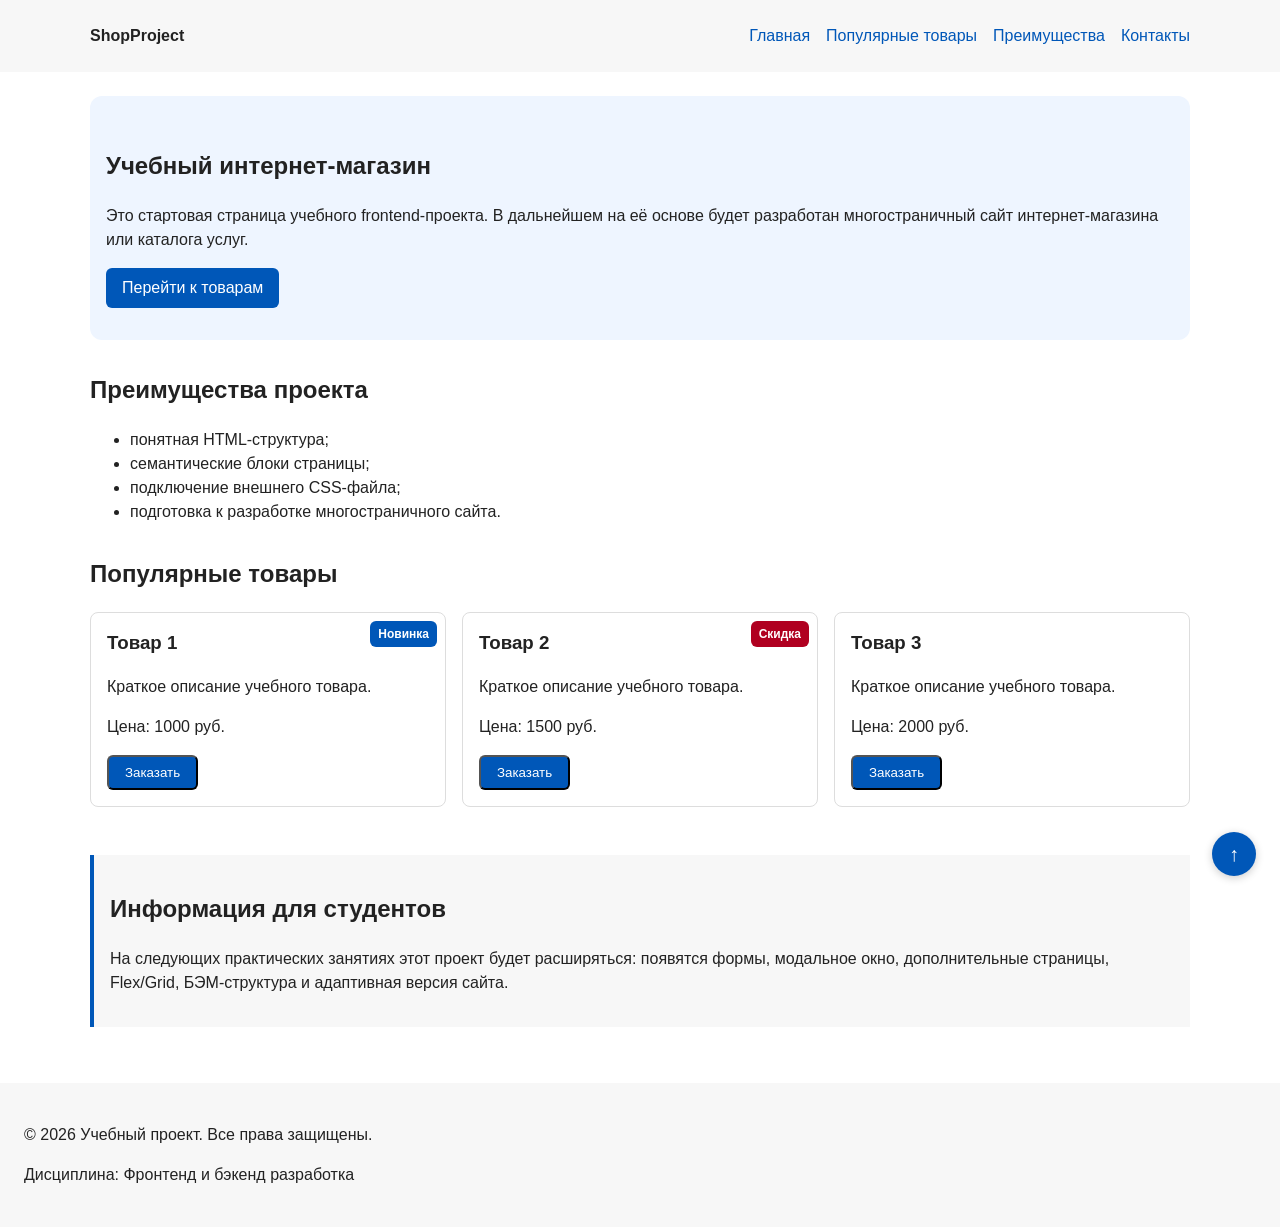
==== index.html @ 8309f315 "feat: add grid layout and positioning (sticky, absolute, fixed, z-index)" ====
<!DOCTYPE html>
<html lang="ru">
<head>
    <meta charset="UTF-8">
    <meta name="viewport" content="width=device-width, initial-scale=1.0">
    <title>Учебный интернет-магазин</title>
    <link rel="stylesheet" href="css/style.css">
    <script src="js/main.js" defer></script>
</head>

<body>
    <header>
        <div class="site-header">

            <a class="site-logo" href="index.html">
                ShopProject
            </a>

            <nav class="site-nav" aria-label="Основная навигация">
                <ul class="site-nav__list">
                    <li>
                        <a href="index.html">Главная</a>
                    </li>

                    <li>
                        <a href="#popular">Популярные товары</a>
                    </li>

                    <li>
                        <a href="#advantages">Преимущества</a>
                    </li>

                    <li>
                        <a href="#contacts">Контакты</a>
                    </li>
                </ul>
            </nav>

        </div>
    </header>
    <main>
      <section class="hero">
          <h1>Учебный интернет-магазин</h1>

          <p>
              Это стартовая страница учебного frontend-проекта.
              В дальнейшем на её основе будет разработан
              многостраничный сайт интернет-магазина
              или каталога услуг.
          </p>

          <a class="button" href="#popular">
              Перейти к товарам
          </a>
      </section>
      <section class="section" id="advantages">

          <h2>Преимущества проекта</h2>

          <ul class="advantages-list">
              <li>понятная HTML-структура;</li>
              <li>семантические блоки страницы;</li>
              <li>подключение внешнего CSS-файла;</li>
              <li>подготовка к разработке многостраничного сайта.</li>
          </ul>

      </section>
      <section class="section" id="popular">

          <h2>Популярные товары</h2>

          <div class="product-grid">

              <article class="product-card">
                  <span class="product-card__badge product-card__badge--new">Новинка</span>
                  <h3>Товар 1</h3>
                  <p>Краткое описание учебного товара.</p>
                  <p>Цена: 1000 руб.</p>
                  <button
                      class="button product-card__button"
                      type="button"
                      data-product="Товар 1"
                  >
                      Заказать
                  </button>
              </article>

              <article class="product-card">
                  <span class="product-card__badge product-card__badge--discount">Скидка</span>
                  <h3>Товар 2</h3>
                  <p>Краткое описание учебного товара.</p>
                  <p>Цена: 1500 руб.</p>
                  <button
                      class="button product-card__button"
                      type="button"
                      data-product="Товар 2"
                  >
                      Заказать
                  </button>
              </article>

              <article class="product-card">
                  <h3>Товар 3</h3>
                  <p>Краткое описание учебного товара.</p>
                  <p>Цена: 2000 руб.</p>
                  <button
                      class="button product-card__button"
                      type="button"
                      data-product="Товар 3"
                  >
                      Заказать
                  </button>
              </article>

          </div>

      </section>
      <aside class="aside-info">

          <h2>Информация для студентов</h2>

          <p>
              На следующих практических занятиях этот проект будет расширяться:
              появятся формы, модальное окно, дополнительные страницы,
              Flex/Grid, БЭМ-структура и адаптивная версия сайта.
          </p>

      </aside>
    </main>

    <footer id="contacts">

        <p>
            &copy; 2026 Учебный проект. Все права защищены.
        </p>

        <p>
            Дисциплина: Фронтенд и бэкенд разработка
        </p>

    </footer>

<dialog
    class="order-dialog"
    id="order-dialog"
    aria-labelledby="order-dialog-title"
>
    <h2 id="order-dialog-title">
        Оформление заявки
    </h2>

    <form
        class="order-form"
        id="order-form"
        action="#"
        method="post"
        novalidate
    >

        <input
            id="selected-product"
            name="selected-product"
            type="hidden"
        >

        <div class="form-field">

            <label for="order-name">
                Имя
            </label>

            <input
                id="order-name"
                name="name"
                type="text"
                placeholder="Введите ваше имя"
                minlength="2"
                autocomplete="given-name"
                required
            >

        </div>
        <div class="form-field">

            <label for="order-email">
                E-mail
            </label>

            <input
                id="order-email"
                name="email"
                type="email"
                placeholder="example@mail.ru"
                autocomplete="email"
                required
            >

        </div>
        <div class="form-field">

            <label for="order-phone">
                Телефон
            </label>

            <input
                id="order-phone"
                name="phone"
                type="tel"
                inputmode="tel"
                placeholder="+7 (900) 000-00-00"
                pattern="^\+7 \(\d{3}\) \d{3}-\d{2}-\d{2}$"
                required
            >

            <small>
                Формат: +7 (900) 000-00-00
            </small>

        </div>
        <div class="form-field">

            <label for="order-date">
                Дата связи
            </label>

            <input
                id="order-date"
                name="date"
                type="date"
            >

        </div>
        <div class="form-field">

            <label for="order-topic">
                Тема заявки
            </label>

            <select
                id="order-topic"
                name="topic"
                required
            >
                <option value="">
                    Выберите тему
                </option>

                <option value="product">
                    Заказ товара
                </option>

                <option value="consultation">
                    Консультация
                </option>

                <option value="delivery">
                    Доставка
                </option>
            </select>

        </div>
        <div class="form-field">

            <label for="order-comment">
                Комментарий
            </label>

            <textarea
                id="order-comment"
                name="comment"
                rows="4"
                placeholder="Укажите дополнительную информацию"
            ></textarea>

        </div>
        <div class="form-field form-field--checkbox">

            <label>

                <input
                    id="order-agreement"
                    name="agreement"
                    type="checkbox"
                    required
                >

                Я согласен на обработку данных

            </label>

        </div>
        <div class="form-actions">

            <button
                type="button"
                id="close-order-dialog"
            >
                Закрыть
            </button>

            <button type="submit">
                Отправить заявку
            </button>

        </div>

    </form>
</dialog>

<p
    class="success-message"
    id="success-message"
    hidden
>
    Форма успешно отправлена!
</p>

    <a href="#" class="scroll-top" aria-label="Наверх">↑</a>
</body>
</html>
---- css/style.css ----
:root {
    --color-bg: #ffffff;
    --color-text: #222222;
    --color-muted: #666666;
    --color-primary: #0057b8;
    --color-primary-dark: #003f86;
    --color-border: #dddddd;
    --color-surface: #f7f7f7;
    --color-surface-accent: #eef5ff;
    --color-danger: #b00020;
    --color-success: #168a2f;
    --color-success-bg: #eefaf0;
    --color-white: #ffffff;

    --space-xs: 4px;
    --space-sm: 8px;
    --space-md: 16px;
    --space-lg: 24px;
    --space-xl: 32px;

    --radius-sm: 6px;
    --radius-md: 8px;
    --radius-lg: 12px;

    --container-width: 1100px;
}

* {
    box-sizing: border-box;
}

body {
    margin: 0;
    font-family: Arial, sans-serif;
    line-height: 1.5;
    color: var(--color-text);
    background-color: var(--color-bg);
}

header,
main,
footer {
  padding: var(--space-lg);
}

header {
  position: sticky;
  top: 0;
  z-index: 100;
  background-color: var(--color-surface);
}

footer {
  background-color: var(--color-surface);
}

section {
  margin-bottom: var(--space-lg);
}

section h2 {
  margin-top: 0;
}

.site-header {
    max-width: var(--container-width);
    margin: 0 auto;
    display: grid;
    grid-template-columns: auto 1fr;
    align-items: center;
    gap: var(--space-md);
}

.site-nav {
    justify-self: end;
}

.site-logo {
    font-weight: bold;
    text-decoration: none;
    color: var(--color-text);
}

.site-nav__list {
    display: flex;
    gap: var(--space-md);
    padding: 0;
    margin: 0;
    list-style: none;
}

.site-nav__list a {
    color: var(--color-primary);
    text-decoration: none;
}

.site-nav__list a:hover {
    text-decoration: underline;
}

.site-nav__list a:focus-visible {
    outline: 2px solid var(--color-primary);
    outline-offset: 3px;
}

.hero {
    max-width: var(--container-width);
    margin: 0 auto var(--space-xl);
    padding: var(--space-xl) var(--space-md);
    background-color: var(--color-surface-accent);
    border-radius: var(--radius-lg);
}

.section {
    max-width: var(--container-width);
    margin: 0 auto var(--space-xl);
}

.section h2 {
    margin-top: 0;
}

.product-card {
    position: relative;
    margin-bottom: var(--space-md);
    padding: var(--space-md);
    border: 1px solid var(--color-border);
    border-radius: var(--radius-md);
    background-color: var(--color-bg);
}

.product-card h3 {
    margin-top: 0;
}

.product-card:hover {
    border-color: var(--color-primary);
}

.button {
    display: inline-block;
    padding: var(--space-sm) var(--space-md);
    color: var(--color-white);
    background-color: var(--color-primary);
    text-decoration: none;
    border-radius: var(--radius-sm);
}

.button:hover {
    background-color: var(--color-primary-dark);
}

.button:focus-visible {
    outline: 2px solid var(--color-primary);
    outline-offset: 3px;
}

.button:disabled {
    opacity: 0.6;
    cursor: not-allowed;
}

.aside-info {
    max-width: var(--container-width);
    margin: 0 auto var(--space-xl);
    padding: var(--space-md);
    border-left: 4px solid var(--color-primary);
    background-color: var(--color-surface);
}

.order-dialog {
    width: min(100% - 32px, 560px);
    padding: var(--space-lg);
    border: none;
    border-radius: var(--radius-lg);
}

.order-dialog::backdrop {
    background-color: rgba(0, 0, 0, 0.5);
}

.form-field {
    margin-bottom: var(--space-md);
}

.form-field label {
    display: block;
    margin-bottom: var(--space-xs);
}

.form-field input,
.form-field select,
.form-field textarea {
    width: 100%;
    padding: 10px 12px;
    border: 1px solid var(--color-border);
    border-radius: var(--radius-sm);
    font: inherit;
}

.form-field input[type="checkbox"] {
    width: auto;
}

.form-field small {
    display: block;
    margin-top: var(--space-xs);
    color: var(--color-muted);
}

.form-field input:focus-visible,
.form-field select:focus-visible,
.form-field textarea:focus-visible,
.form-actions button:focus-visible {
    outline: 2px solid var(--color-primary);
    outline-offset: 2px;
}

[aria-invalid="true"] {
    border-color: var(--color-danger);
}

.form-actions {
    display: flex;
    gap: var(--space-sm);
    margin-top: var(--space-md);
}

.success-message {
    max-width: var(--container-width);
    margin: var(--space-lg) auto;
    padding: var(--space-md);
    border-left: 4px solid var(--color-success);
    background-color: var(--color-success-bg);
}

/* ===================================
   Сетка карточек товаров (CSS Grid)
   =================================== */
.product-grid {
    display: grid;
    grid-template-columns: repeat(auto-fit, minmax(260px, 1fr));
    gap: var(--space-md);
}

/* ===================================
   Бейджи на карточках (absolute)
   =================================== */
.product-card__badge {
    position: absolute;
    top: var(--space-sm);
    right: var(--space-sm);
    padding: var(--space-xs) var(--space-sm);
    font-size: 12px;
    font-weight: bold;
    color: var(--color-white);
    border-radius: var(--radius-sm);
    z-index: 1;
}

.product-card__badge--new {
    background-color: var(--color-primary);
}

.product-card__badge--discount {
    background-color: var(--color-danger);
}

/* ===================================
   Кнопка «Наверх» (fixed)
   =================================== */
.scroll-top {
    position: fixed;
    right: var(--space-lg);
    bottom: var(--space-lg);
    width: 44px;
    height: 44px;
    display: flex;
    align-items: center;
    justify-content: center;
    background-color: var(--color-primary);
    color: var(--color-white);
    text-decoration: none;
    border-radius: 50%;
    font-size: 20px;
    z-index: 200;
    box-shadow: 0 2px 8px rgba(0, 0, 0, 0.2);
}

.scroll-top:hover {
    background-color: var(--color-primary-dark);
}

.scroll-top:focus-visible {
    outline: 2px solid var(--color-primary);
    outline-offset: 3px;
}

/* ===================================
   z-index для модального окна
   =================================== */
.order-dialog {
    z-index: 300;
}
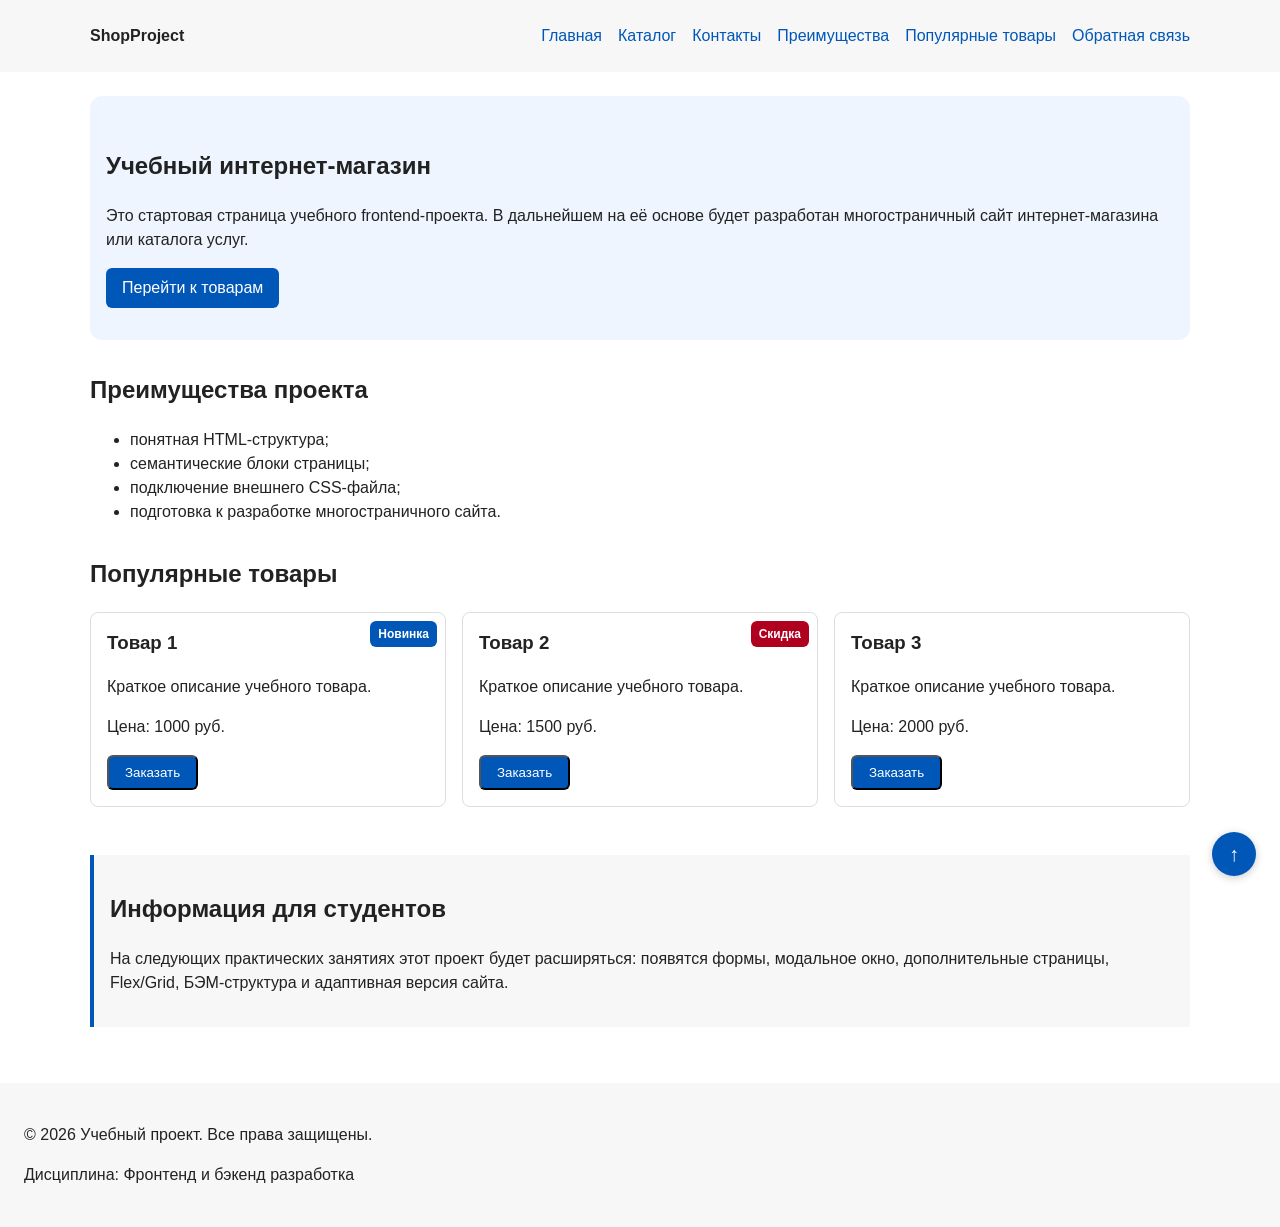
==== commit 5cbfdc7b: "feat: add multi-page structure navigation and anchors" ====
--- a/index.html
+++ b/index.html
@@ -18,21 +18,12 @@
 
             <nav class="site-nav" aria-label="Основная навигация">
                 <ul class="site-nav__list">
-                    <li>
-                        <a href="index.html">Главная</a>
-                    </li>
-
-                    <li>
-                        <a href="#popular">Популярные товары</a>
-                    </li>
-
-                    <li>
-                        <a href="#advantages">Преимущества</a>
-                    </li>
-
-                    <li>
-                        <a href="#contacts">Контакты</a>
-                    </li>
+                    <li><a href="index.html">Главная</a></li>
+                    <li><a href="catalog.html">Каталог</a></li>
+                    <li><a href="contacts.html">Контакты</a></li>
+                    <li><a href="index.html#advantages">Преимущества</a></li>
+                    <li><a href="index.html#popular">Популярные товары</a></li>
+                    <li><a href="index.html#contacts">Обратная связь</a></li>
                 </ul>
             </nav>
 
--- a/css/style.css
+++ b/css/style.css
@@ -301,4 +301,29 @@
    =================================== */
 .order-dialog {
     z-index: 300;
+}
+
+.breadcrumbs {
+  max-width: var(--container-width);
+  margin: 0 auto var(--space-md);
+  font-size: 14px;
+  color: var(--color-muted);
+}
+
+.breadcrumbs a {
+  color: var(--color-primary);
+}
+
+.breadcrumbs span::before {
+  content: " / ";
+  color: var(--color-muted);
+}
+
+html {
+  scroll-behavior: smooth;
+}
+
+:target {
+  outline: 2px dashed var(--color-primary);
+  outline-offset: 4px;
 }
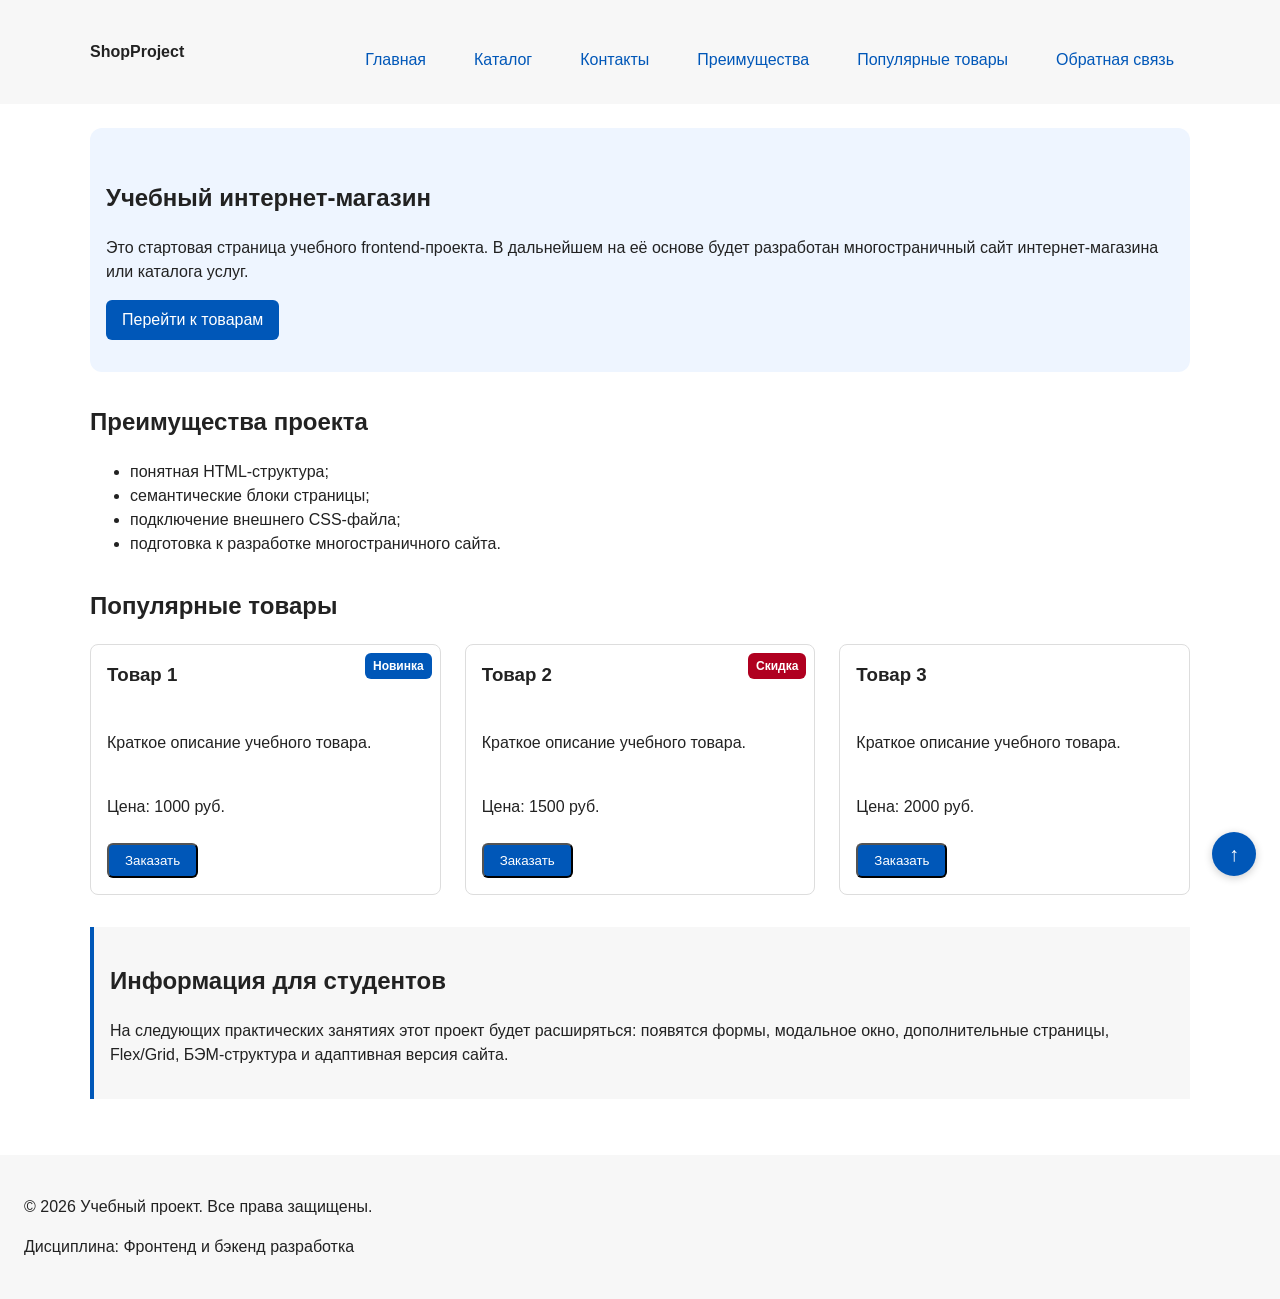
==== commit c717da10: "feat: add flex navigation and grid catalog layout" ====
--- a/index.html
+++ b/index.html
@@ -3,6 +3,7 @@
 <head>
     <meta charset="UTF-8">
     <meta name="viewport" content="width=device-width, initial-scale=1.0">
+    <meta name="description" content="Учебный интернет-магазин: главная страница проекта.">
     <title>Учебный интернет-магазин</title>
     <link rel="stylesheet" href="css/style.css">
     <script src="js/main.js" defer></script>
@@ -60,7 +61,7 @@
 
           <h2>Популярные товары</h2>
 
-          <div class="product-grid">
+          <div class="products-grid">
 
               <article class="product-card">
                   <span class="product-card__badge product-card__badge--new">Новинка</span>
--- a/css/style.css
+++ b/css/style.css
@@ -29,6 +29,10 @@
     box-sizing: border-box;
 }
 
+html {
+    scroll-behavior: smooth;
+}
+
 body {
     margin: 0;
     font-family: Arial, sans-serif;
@@ -40,28 +44,31 @@
 header,
 main,
 footer {
-  padding: var(--space-lg);
+    padding: var(--space-lg);
 }
 
 header {
-  position: sticky;
-  top: 0;
-  z-index: 100;
-  background-color: var(--color-surface);
+    position: sticky;
+    top: 0;
+    z-index: 100;
+    background-color: var(--color-surface);
 }
 
 footer {
-  background-color: var(--color-surface);
+    background-color: var(--color-surface);
 }
 
 section {
-  margin-bottom: var(--space-lg);
+    margin-bottom: var(--space-lg);
 }
 
 section h2 {
-  margin-top: 0;
-}
-
+    margin-top: 0;
+}
+
+/* ===================================
+   Шапка сайта
+   =================================== */
 .site-header {
     max-width: var(--container-width);
     margin: 0 auto;
@@ -71,31 +78,41 @@
     gap: var(--space-md);
 }
 
-.site-nav {
-    justify-self: end;
-}
-
 .site-logo {
     font-weight: bold;
     text-decoration: none;
     color: var(--color-text);
 }
 
+.site-nav {
+    justify-self: end;
+}
+
+/* ===================================
+   Навигация (Flexbox)
+   =================================== */
 .site-nav__list {
     display: flex;
+    flex-wrap: wrap;
+    justify-content: center;
+    align-items: center;
     gap: var(--space-md);
     padding: 0;
-    margin: 0;
+    margin: var(--space-md) 0 0;
     list-style: none;
 }
 
 .site-nav__list a {
+    display: inline-block;
+    padding: var(--space-sm) var(--space-md);
     color: var(--color-primary);
     text-decoration: none;
+    border-radius: var(--radius-sm);
 }
 
 .site-nav__list a:hover {
-    text-decoration: underline;
+    color: var(--color-white);
+    background-color: var(--color-primary);
 }
 
 .site-nav__list a:focus-visible {
@@ -103,6 +120,9 @@
     outline-offset: 3px;
 }
 
+/* ===================================
+   Hero / основные секции
+   =================================== */
 .hero {
     max-width: var(--container-width);
     margin: 0 auto var(--space-xl);
@@ -120,9 +140,24 @@
     margin-top: 0;
 }
 
+/* ===================================
+   Сетка карточек (CSS Grid)
+   =================================== */
+.products-grid {
+    display: grid;
+    grid-template-columns: repeat(auto-fit, minmax(260px, 1fr));
+    gap: var(--space-lg);
+}
+
+/* ===================================
+   Карточка товара (Flexbox)
+   =================================== */
 .product-card {
     position: relative;
-    margin-bottom: var(--space-md);
+    display: flex;
+    flex-direction: column;
+    gap: var(--space-sm);
+    margin-bottom: 0;
     padding: var(--space-md);
     border: 1px solid var(--color-border);
     border-radius: var(--radius-md);
@@ -137,114 +172,13 @@
     border-color: var(--color-primary);
 }
 
-.button {
-    display: inline-block;
-    padding: var(--space-sm) var(--space-md);
-    color: var(--color-white);
-    background-color: var(--color-primary);
-    text-decoration: none;
-    border-radius: var(--radius-sm);
-}
-
-.button:hover {
-    background-color: var(--color-primary-dark);
-}
-
-.button:focus-visible {
-    outline: 2px solid var(--color-primary);
-    outline-offset: 3px;
-}
-
-.button:disabled {
-    opacity: 0.6;
-    cursor: not-allowed;
-}
-
-.aside-info {
-    max-width: var(--container-width);
-    margin: 0 auto var(--space-xl);
-    padding: var(--space-md);
-    border-left: 4px solid var(--color-primary);
-    background-color: var(--color-surface);
-}
-
-.order-dialog {
-    width: min(100% - 32px, 560px);
-    padding: var(--space-lg);
-    border: none;
-    border-radius: var(--radius-lg);
-}
-
-.order-dialog::backdrop {
-    background-color: rgba(0, 0, 0, 0.5);
-}
-
-.form-field {
-    margin-bottom: var(--space-md);
-}
-
-.form-field label {
-    display: block;
-    margin-bottom: var(--space-xs);
-}
-
-.form-field input,
-.form-field select,
-.form-field textarea {
-    width: 100%;
-    padding: 10px 12px;
-    border: 1px solid var(--color-border);
-    border-radius: var(--radius-sm);
-    font: inherit;
-}
-
-.form-field input[type="checkbox"] {
-    width: auto;
-}
-
-.form-field small {
-    display: block;
-    margin-top: var(--space-xs);
-    color: var(--color-muted);
-}
-
-.form-field input:focus-visible,
-.form-field select:focus-visible,
-.form-field textarea:focus-visible,
-.form-actions button:focus-visible {
-    outline: 2px solid var(--color-primary);
-    outline-offset: 2px;
-}
-
-[aria-invalid="true"] {
-    border-color: var(--color-danger);
-}
-
-.form-actions {
-    display: flex;
-    gap: var(--space-sm);
-    margin-top: var(--space-md);
-}
-
-.success-message {
-    max-width: var(--container-width);
-    margin: var(--space-lg) auto;
-    padding: var(--space-md);
-    border-left: 4px solid var(--color-success);
-    background-color: var(--color-success-bg);
-}
-
-/* ===================================
-   Сетка карточек товаров (CSS Grid)
-   =================================== */
-.product-grid {
-    display: grid;
-    grid-template-columns: repeat(auto-fit, minmax(260px, 1fr));
-    gap: var(--space-md);
-}
-
-/* ===================================
-   Бейджи на карточках (absolute)
+.product-card .button {
+    margin-top: auto;
+    align-self: flex-start;
+}
+
+/* ===================================
+   Бейджи на карточках
    =================================== */
 .product-card__badge {
     position: absolute;
@@ -264,6 +198,143 @@
 
 .product-card__badge--discount {
     background-color: var(--color-danger);
+}
+
+/* ===================================
+   Кнопки
+   =================================== */
+.button {
+    display: inline-block;
+    padding: var(--space-sm) var(--space-md);
+    color: var(--color-white);
+    background-color: var(--color-primary);
+    text-decoration: none;
+    border-radius: var(--radius-sm);
+}
+
+.button:hover {
+    background-color: var(--color-primary-dark);
+}
+
+.button:focus-visible {
+    outline: 2px solid var(--color-primary);
+    outline-offset: 3px;
+}
+
+.button:disabled {
+    opacity: 0.6;
+    cursor: not-allowed;
+}
+
+/* ===================================
+   Дополнительный блок aside
+   =================================== */
+.aside-info {
+    max-width: var(--container-width);
+    margin: 0 auto var(--space-xl);
+    padding: var(--space-md);
+    border-left: 4px solid var(--color-primary);
+    background-color: var(--color-surface);
+}
+
+/* ===================================
+   Модальное окно (dialog)
+   =================================== */
+.order-dialog {
+    width: min(100% - 32px, 560px);
+    padding: var(--space-lg);
+    border: none;
+    border-radius: var(--radius-lg);
+    z-index: 300;
+}
+
+.order-dialog::backdrop {
+    background-color: rgba(0, 0, 0, 0.5);
+}
+
+/* ===================================
+   Формы
+   =================================== */
+.form-field {
+    margin-bottom: var(--space-md);
+}
+
+.form-field label {
+    display: block;
+    margin-bottom: var(--space-xs);
+}
+
+.form-field input,
+.form-field select,
+.form-field textarea {
+    width: 100%;
+    padding: 10px 12px;
+    border: 1px solid var(--color-border);
+    border-radius: var(--radius-sm);
+    font: inherit;
+}
+
+.form-field input[type="checkbox"] {
+    width: auto;
+}
+
+.form-field small {
+    display: block;
+    margin-top: var(--space-xs);
+    color: var(--color-muted);
+}
+
+.form-field input:focus-visible,
+.form-field select:focus-visible,
+.form-field textarea:focus-visible,
+.form-actions button:focus-visible {
+    outline: 2px solid var(--color-primary);
+    outline-offset: 2px;
+}
+
+[aria-invalid="true"] {
+    border-color: var(--color-danger);
+}
+
+.form-actions {
+    display: flex;
+    gap: var(--space-sm);
+    margin-top: var(--space-md);
+}
+
+.success-message {
+    max-width: var(--container-width);
+    margin: var(--space-lg) auto;
+    padding: var(--space-md);
+    border-left: 4px solid var(--color-success);
+    background-color: var(--color-success-bg);
+}
+
+/* ===================================
+   Хлебные крошки
+   =================================== */
+.breadcrumbs {
+    max-width: var(--container-width);
+    margin: 0 auto var(--space-md);
+    font-size: 14px;
+    color: var(--color-muted);
+}
+
+.breadcrumbs a {
+    color: var(--color-primary);
+}
+
+.breadcrumbs span::before {
+    content: " / ";
+    color: var(--color-muted);
+}
+
+/* ===================================
+   Подсветка якорной цели
+   =================================== */
+:target {
+    outline: 2px dashed var(--color-primary);
+    outline-offset: 4px;
 }
 
 /* ===================================
@@ -297,33 +368,57 @@
 }
 
 /* ===================================
-   z-index для модального окна
-   =================================== */
-.order-dialog {
-    z-index: 300;
-}
-
-.breadcrumbs {
-  max-width: var(--container-width);
-  margin: 0 auto var(--space-md);
-  font-size: 14px;
-  color: var(--color-muted);
-}
-
-.breadcrumbs a {
-  color: var(--color-primary);
-}
-
-.breadcrumbs span::before {
-  content: " / ";
-  color: var(--color-muted);
-}
-
-html {
-  scroll-behavior: smooth;
-}
-
-:target {
-  outline: 2px dashed var(--color-primary);
-  outline-offset: 4px;
+   Страница каталога (CSS Grid + Flexbox)
+   =================================== */
+.catalog-layout {
+    max-width: var(--container-width);
+    margin: 0 auto var(--space-xl);
+    display: grid;
+    grid-template-columns: 260px 1fr;
+    grid-template-areas: "filters products";
+    gap: var(--space-lg);
+}
+
+.catalog-filters {
+    grid-area: filters;
+    padding: var(--space-md);
+    border: 1px solid var(--color-border);
+    border-radius: var(--radius-md);
+    background-color: var(--color-surface);
+}
+
+.catalog-products {
+    grid-area: products;
+}
+
+/* ===================================
+   Форма фильтров
+   =================================== */
+.filters-form {
+    display: grid;
+    gap: var(--space-md);
+}
+
+.filters-form fieldset {
+    margin: 0;
+    padding: var(--space-md);
+    border: 1px solid var(--color-border);
+    border-radius: var(--radius-sm);
+}
+
+.filters-form legend {
+    font-weight: 700;
+}
+
+.filters-form label {
+    display: block;
+    margin-bottom: var(--space-sm);
+}
+
+.filters-form input[type="number"] {
+    width: 100%;
+    padding: 8px 10px;
+    border: 1px solid var(--color-border);
+    border-radius: var(--radius-sm);
+    font: inherit;
 }
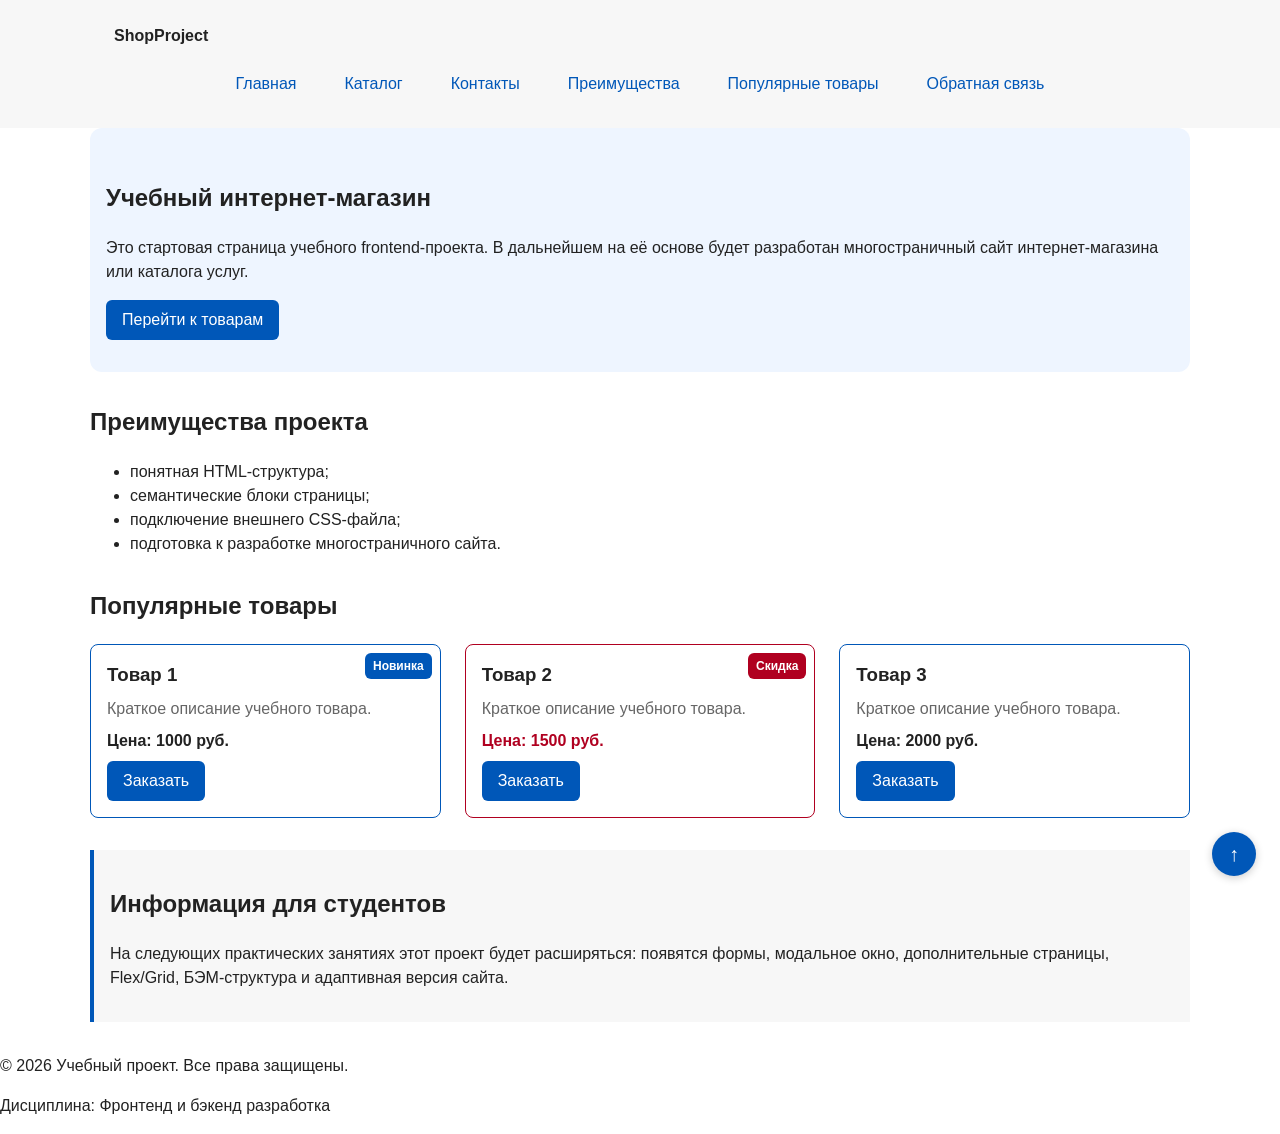
==== commit 0108f310: "fix: prepare HTML CSS project for submission" ====
--- a/index.html
+++ b/index.html
@@ -10,24 +10,32 @@
 </head>
 
 <body>
-    <header>
-        <div class="site-header">
-
-            <a class="site-logo" href="index.html">
-                ShopProject
-            </a>
+    <header class="site-header">
+        <div class="site-header__inner">
+            <a class="site-header__logo" href="index.html">ShopProject</a>
 
             <nav class="site-nav" aria-label="Основная навигация">
                 <ul class="site-nav__list">
-                    <li><a href="index.html">Главная</a></li>
-                    <li><a href="catalog.html">Каталог</a></li>
-                    <li><a href="contacts.html">Контакты</a></li>
-                    <li><a href="index.html#advantages">Преимущества</a></li>
-                    <li><a href="index.html#popular">Популярные товары</a></li>
-                    <li><a href="index.html#contacts">Обратная связь</a></li>
+                    <li class="site-nav__item">
+                        <a class="site-nav__link" href="index.html">Главная</a>
+                    </li>
+                    <li class="site-nav__item">
+                        <a class="site-nav__link" href="catalog.html">Каталог</a>
+                    </li>
+                    <li class="site-nav__item">
+                        <a class="site-nav__link" href="contacts.html">Контакты</a>
+                    </li>
+                    <li class="site-nav__item">
+                        <a class="site-nav__link" href="index.html#advantages">Преимущества</a>
+                    </li>
+                    <li class="site-nav__item">
+                        <a class="site-nav__link" href="index.html#popular">Популярные товары</a>
+                    </li>
+                    <li class="site-nav__item">
+                        <a class="site-nav__link" href="index.html#contacts">Обратная связь</a>
+                    </li>
                 </ul>
             </nav>
-
         </div>
     </header>
     <main>
@@ -41,7 +49,7 @@
               или каталога услуг.
           </p>
 
-          <a class="button" href="#popular">
+          <a class="button button--primary" href="#popular">
               Перейти к товарам
           </a>
       </section>
@@ -63,13 +71,13 @@
 
           <div class="products-grid">
 
-              <article class="product-card">
+              <article class="product-card product-card--featured">
                   <span class="product-card__badge product-card__badge--new">Новинка</span>
-                  <h3>Товар 1</h3>
-                  <p>Краткое описание учебного товара.</p>
-                  <p>Цена: 1000 руб.</p>
+                  <h3 class="product-card__title">Товар 1</h3>
+                  <p class="product-card__description">Краткое описание учебного товара.</p>
+                  <p class="product-card__price">Цена: 1000 руб.</p>
                   <button
-                      class="button product-card__button"
+                      class="button button--primary product-card__button"
                       type="button"
                       data-product="Товар 1"
                   >
@@ -77,13 +85,13 @@
                   </button>
               </article>
 
-              <article class="product-card">
+              <article class="product-card product-card--discount">
                   <span class="product-card__badge product-card__badge--discount">Скидка</span>
-                  <h3>Товар 2</h3>
-                  <p>Краткое описание учебного товара.</p>
-                  <p>Цена: 1500 руб.</p>
+                  <h3 class="product-card__title">Товар 2</h3>
+                  <p class="product-card__description">Краткое описание учебного товара.</p>
+                  <p class="product-card__price">Цена: 1500 руб.</p>
                   <button
-                      class="button product-card__button"
+                      class="button button--primary product-card__button"
                       type="button"
                       data-product="Товар 2"
                   >
@@ -91,12 +99,12 @@
                   </button>
               </article>
 
-              <article class="product-card">
-                  <h3>Товар 3</h3>
-                  <p>Краткое описание учебного товара.</p>
-                  <p>Цена: 2000 руб.</p>
+              <article class="product-card product-card--featured">
+                  <h3 class="product-card__title">Товар 3</h3>
+                  <p class="product-card__description">Краткое описание учебного товара.</p>
+                  <p class="product-card__price">Цена: 2000 руб.</p>
                   <button
-                      class="button product-card__button"
+                      class="button button--primary product-card__button"
                       type="button"
                       data-product="Товар 3"
                   >
@@ -132,170 +140,69 @@
 
     </footer>
 
-<dialog
-    class="order-dialog"
-    id="order-dialog"
-    aria-labelledby="order-dialog-title"
->
-    <h2 id="order-dialog-title">
-        Оформление заявки
-    </h2>
-
-    <form
-        class="order-form"
-        id="order-form"
-        action="#"
-        method="post"
-        novalidate
-    >
-
-        <input
-            id="selected-product"
-            name="selected-product"
-            type="hidden"
-        >
-
-        <div class="form-field">
-
-            <label for="order-name">
-                Имя
+<dialog class="order-dialog" id="order-dialog" aria-labelledby="order-dialog-title">
+    <h2 class="order-dialog__title" id="order-dialog-title">Оформление заявки</h2>
+
+    <form class="order-form" id="order-form" action="#" method="post" novalidate>
+        <input id="selected-product" name="selected-product" type="hidden">
+
+        <div class="order-form__field">
+            <label class="order-form__label" for="order-name">Имя</label>
+            <input class="order-form__input" id="order-name" name="name" type="text"
+                   placeholder="Введите ваше имя" minlength="2"
+                   autocomplete="given-name" required>
+        </div>
+
+        <div class="order-form__field">
+            <label class="order-form__label" for="order-email">E-mail</label>
+            <input class="order-form__input" id="order-email" name="email" type="email"
+                   placeholder="example@mail.ru" autocomplete="email" required>
+        </div>
+
+        <div class="order-form__field">
+            <label class="order-form__label" for="order-phone">Телефон</label>
+            <input class="order-form__input" id="order-phone" name="phone" type="tel"
+                   inputmode="tel" placeholder="+7 (900) 000-00-00"
+                   pattern="^\+7 \(\d{3}\) \d{3}-\d{2}-\d{2}$" required>
+            <small>Формат: +7 (900) 000-00-00</small>
+        </div>
+
+        <div class="order-form__field">
+            <label class="order-form__label" for="order-date">Дата связи</label>
+            <input class="order-form__input" id="order-date" name="date" type="date">
+        </div>
+
+        <div class="order-form__field">
+            <label class="order-form__label" for="order-topic">Тема заявки</label>
+            <select class="order-form__select" id="order-topic" name="topic" required>
+                <option value="">Выберите тему</option>
+                <option value="product">Заказ товара</option>
+                <option value="consultation">Консультация</option>
+                <option value="delivery">Доставка</option>
+            </select>
+        </div>
+
+        <div class="order-form__field">
+            <label class="order-form__label" for="order-comment">Комментарий</label>
+            <textarea class="order-form__textarea" id="order-comment" name="comment"
+                      rows="4" placeholder="Укажите дополнительную информацию"></textarea>
+        </div>
+
+        <div class="order-form__field order-form__field--checkbox">
+            <label>
+                <input id="order-agreement" name="agreement" type="checkbox" required>
+                Я согласен на обработку данных
             </label>
-
-            <input
-                id="order-name"
-                name="name"
-                type="text"
-                placeholder="Введите ваше имя"
-                minlength="2"
-                autocomplete="given-name"
-                required
-            >
-
-        </div>
-        <div class="form-field">
-
-            <label for="order-email">
-                E-mail
-            </label>
-
-            <input
-                id="order-email"
-                name="email"
-                type="email"
-                placeholder="example@mail.ru"
-                autocomplete="email"
-                required
-            >
-
-        </div>
-        <div class="form-field">
-
-            <label for="order-phone">
-                Телефон
-            </label>
-
-            <input
-                id="order-phone"
-                name="phone"
-                type="tel"
-                inputmode="tel"
-                placeholder="+7 (900) 000-00-00"
-                pattern="^\+7 \(\d{3}\) \d{3}-\d{2}-\d{2}$"
-                required
-            >
-
-            <small>
-                Формат: +7 (900) 000-00-00
-            </small>
-
-        </div>
-        <div class="form-field">
-
-            <label for="order-date">
-                Дата связи
-            </label>
-
-            <input
-                id="order-date"
-                name="date"
-                type="date"
-            >
-
-        </div>
-        <div class="form-field">
-
-            <label for="order-topic">
-                Тема заявки
-            </label>
-
-            <select
-                id="order-topic"
-                name="topic"
-                required
-            >
-                <option value="">
-                    Выберите тему
-                </option>
-
-                <option value="product">
-                    Заказ товара
-                </option>
-
-                <option value="consultation">
-                    Консультация
-                </option>
-
-                <option value="delivery">
-                    Доставка
-                </option>
-            </select>
-
-        </div>
-        <div class="form-field">
-
-            <label for="order-comment">
-                Комментарий
-            </label>
-
-            <textarea
-                id="order-comment"
-                name="comment"
-                rows="4"
-                placeholder="Укажите дополнительную информацию"
-            ></textarea>
-
-        </div>
-        <div class="form-field form-field--checkbox">
-
-            <label>
-
-                <input
-                    id="order-agreement"
-                    name="agreement"
-                    type="checkbox"
-                    required
-                >
-
-                Я согласен на обработку данных
-
-            </label>
-
-        </div>
-        <div class="form-actions">
-
-            <button
-                type="button"
-                id="close-order-dialog"
-            >
+        </div>
+
+        <div class="order-form__actions">
+            <button class="button button--secondary" type="button" id="close-order-dialog">
                 Закрыть
             </button>
-
-            <button type="submit">
+            <button class="button button--primary" type="submit">
                 Отправить заявку
             </button>
-
-        </div>
-
+        </div>
     </form>
 </dialog>
 
--- a/css/style.css
+++ b/css/style.css
@@ -41,55 +41,30 @@
     background-color: var(--color-bg);
 }
 
-header,
-main,
-footer {
-    padding: var(--space-lg);
-}
-
-header {
+/* ===================================
+   Шапка сайта
+   =================================== */
+.site-header {
     position: sticky;
     top: 0;
     z-index: 100;
     background-color: var(--color-surface);
 }
 
-footer {
-    background-color: var(--color-surface);
-}
-
-section {
-    margin-bottom: var(--space-lg);
-}
-
-section h2 {
-    margin-top: 0;
-}
-
-/* ===================================
-   Шапка сайта
-   =================================== */
-.site-header {
+.site-header__inner {
     max-width: var(--container-width);
     margin: 0 auto;
-    display: grid;
-    grid-template-columns: auto 1fr;
-    align-items: center;
-    gap: var(--space-md);
-}
-
-.site-logo {
-    font-weight: bold;
+    padding: var(--space-lg);
+}
+
+.site-header__logo {
+    font-weight: 700;
+    color: var(--color-text);
     text-decoration: none;
-    color: var(--color-text);
-}
-
-.site-nav {
-    justify-self: end;
-}
-
-/* ===================================
-   Навигация (Flexbox)
+}
+
+/* ===================================
+   Основная навигация
    =================================== */
 .site-nav__list {
     display: flex;
@@ -102,7 +77,7 @@
     list-style: none;
 }
 
-.site-nav__list a {
+.site-nav__link {
     display: inline-block;
     padding: var(--space-sm) var(--space-md);
     color: var(--color-primary);
@@ -110,14 +85,31 @@
     border-radius: var(--radius-sm);
 }
 
-.site-nav__list a:hover {
-    color: var(--color-white);
-    background-color: var(--color-primary);
-}
-
-.site-nav__list a:focus-visible {
+.site-nav__link:hover {
+    color: var(--color-white);
+    background-color: var(--color-primary);
+}
+
+.site-nav__link:focus-visible {
     outline: 2px solid var(--color-primary);
     outline-offset: 3px;
+}
+
+.site-nav__link--active {
+    color: var(--color-white);
+    background-color: var(--color-primary);
+}
+
+/* ===================================
+   Основной контент и подвал
+   =================================== */
+.site-main {
+    padding: var(--space-lg);
+}
+
+.site-footer {
+    padding: var(--space-lg);
+    background-color: var(--color-surface);
 }
 
 /* ===================================
@@ -134,10 +126,6 @@
 .section {
     max-width: var(--container-width);
     margin: 0 auto var(--space-xl);
-}
-
-.section h2 {
-    margin-top: 0;
 }
 
 /* ===================================
@@ -157,22 +145,44 @@
     display: flex;
     flex-direction: column;
     gap: var(--space-sm);
-    margin-bottom: 0;
     padding: var(--space-md);
     border: 1px solid var(--color-border);
     border-radius: var(--radius-md);
     background-color: var(--color-bg);
 }
 
-.product-card h3 {
-    margin-top: 0;
-}
-
 .product-card:hover {
     border-color: var(--color-primary);
 }
 
-.product-card .button {
+.product-card--featured {
+    border-color: var(--color-primary);
+}
+
+.product-card--discount {
+    border-color: var(--color-danger);
+}
+
+.product-card__title {
+    margin: 0;
+    color: var(--color-text);
+}
+
+.product-card__description {
+    margin: 0;
+    color: var(--color-muted);
+}
+
+.product-card__price {
+    margin: 0;
+    font-weight: 700;
+}
+
+.product-card--discount .product-card__price {
+    color: var(--color-danger);
+}
+
+.product-card__button {
     margin-top: auto;
     align-self: flex-start;
 }
@@ -206,14 +216,31 @@
 .button {
     display: inline-block;
     padding: var(--space-sm) var(--space-md);
-    color: var(--color-white);
-    background-color: var(--color-primary);
+    border: none;
+    border-radius: var(--radius-sm);
+    font: inherit;
     text-decoration: none;
-    border-radius: var(--radius-sm);
-}
-
-.button:hover {
+    cursor: pointer;
+}
+
+.button--primary {
+    color: var(--color-white);
+    background-color: var(--color-primary);
+}
+
+.button--primary:hover {
     background-color: var(--color-primary-dark);
+}
+
+.button--secondary {
+    color: var(--color-primary);
+    background-color: transparent;
+    border: 1px solid var(--color-primary);
+}
+
+.button--secondary:hover {
+    color: var(--color-white);
+    background-color: var(--color-primary);
 }
 
 .button:focus-visible {
@@ -221,7 +248,8 @@
     outline-offset: 3px;
 }
 
-.button:disabled {
+.button:disabled,
+.button--disabled {
     opacity: 0.6;
     cursor: not-allowed;
 }
@@ -252,21 +280,25 @@
     background-color: rgba(0, 0, 0, 0.5);
 }
 
-/* ===================================
-   Формы
-   =================================== */
-.form-field {
+.order-dialog__title {
+    margin-top: 0;
+}
+
+/* ===================================
+   Форма заявки
+   =================================== */
+.order-form__field {
     margin-bottom: var(--space-md);
 }
 
-.form-field label {
+.order-form__label {
     display: block;
     margin-bottom: var(--space-xs);
 }
 
-.form-field input,
-.form-field select,
-.form-field textarea {
+.order-form__input,
+.order-form__select,
+.order-form__textarea {
     width: 100%;
     padding: 10px 12px;
     border: 1px solid var(--color-border);
@@ -274,34 +306,42 @@
     font: inherit;
 }
 
-.form-field input[type="checkbox"] {
+.order-form__input[type="checkbox"] {
     width: auto;
 }
 
-.form-field small {
+.order-form__field small {
     display: block;
     margin-top: var(--space-xs);
     color: var(--color-muted);
 }
 
-.form-field input:focus-visible,
-.form-field select:focus-visible,
-.form-field textarea:focus-visible,
-.form-actions button:focus-visible {
+.order-form__input:hover,
+.order-form__select:hover,
+.order-form__textarea:hover {
+    border-color: var(--color-primary);
+}
+
+.order-form__input:focus-visible,
+.order-form__select:focus-visible,
+.order-form__textarea:focus-visible {
     outline: 2px solid var(--color-primary);
-    outline-offset: 2px;
+    outline-offset: 3px;
+}
+
+.order-form__actions {
+    display: flex;
+    gap: var(--space-md);
+    margin-top: var(--space-lg);
 }
 
 [aria-invalid="true"] {
     border-color: var(--color-danger);
 }
 
-.form-actions {
-    display: flex;
-    gap: var(--space-sm);
-    margin-top: var(--space-md);
-}
-
+/* ===================================
+   Сообщение об успешной отправке
+   =================================== */
 .success-message {
     max-width: var(--container-width);
     margin: var(--space-lg) auto;
@@ -320,11 +360,11 @@
     color: var(--color-muted);
 }
 
-.breadcrumbs a {
+.breadcrumbs__link {
     color: var(--color-primary);
 }
 
-.breadcrumbs span::before {
+.breadcrumbs__current::before {
     content: " / ";
     color: var(--color-muted);
 }
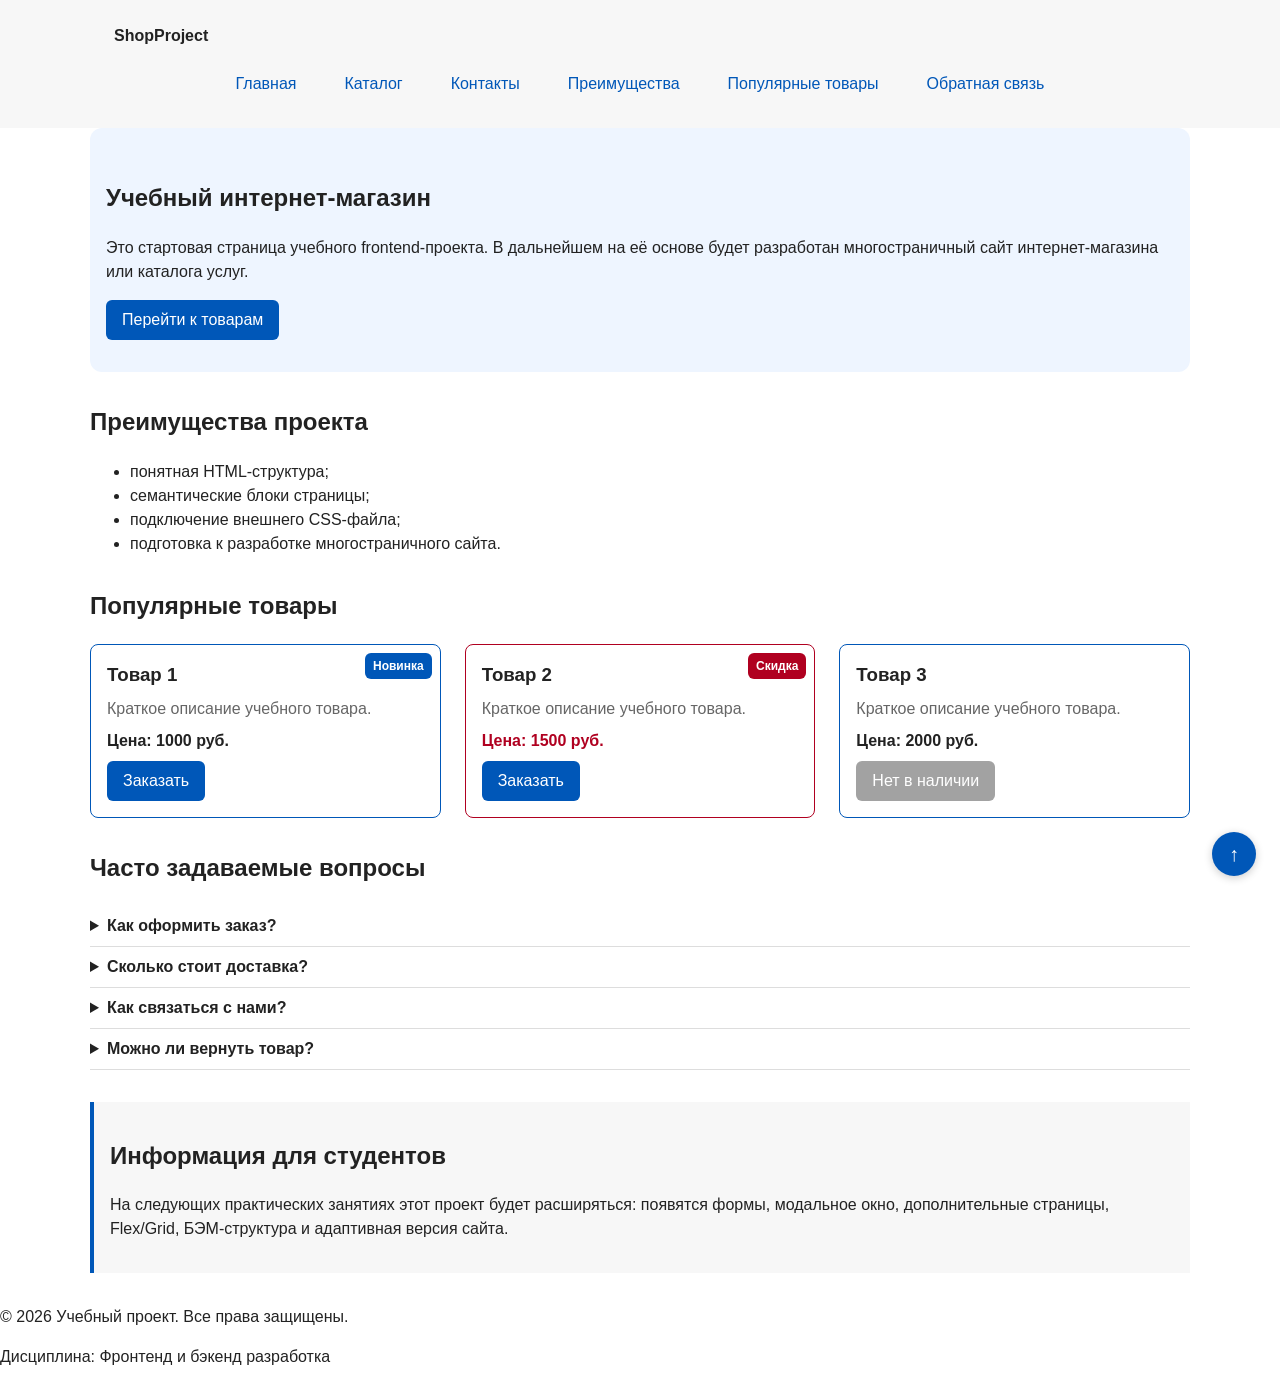
==== commit 3d9c7303: "feat: add independent improvements for KR1" ====
--- a/index.html
+++ b/index.html
@@ -103,18 +103,38 @@
                   <h3 class="product-card__title">Товар 3</h3>
                   <p class="product-card__description">Краткое описание учебного товара.</p>
                   <p class="product-card__price">Цена: 2000 руб.</p>
-                  <button
-                      class="button button--primary product-card__button"
-                      type="button"
-                      data-product="Товар 3"
-                  >
-                      Заказать
+                  <button class="button button--primary product-card__button"
+                    type="button" disabled>
+                    Нет в наличии
                   </button>
               </article>
 
           </div>
 
       </section>
+
+      <section class="section" id="faq">
+        <h2>Часто задаваемые вопросы</h2>
+        <div class="faq">
+            <details class="faq__item">
+                <summary class="faq__question">Как оформить заказ?</summary>
+                <p class="faq__answer">Нажмите «Заказать» на карточке товара и заполните форму.</p>
+            </details>
+            <details class="faq__item">
+                <summary class="faq__question">Сколько стоит доставка?</summary>
+                <p class="faq__answer">Доставка в учебном проекте условно бесплатная.</p>
+            </details>
+            <details class="faq__item">
+                <summary class="faq__question">Как связаться с нами?</summary>
+                <p class="faq__answer">Через форму обратной связи или по телефону из раздела «Контакты».</p>
+            </details>
+            <details class="faq__item">
+                <summary class="faq__question">Можно ли вернуть товар?</summary>
+                <p class="faq__answer">Да, в течение 14 дней при сохранении упаковки.</p>
+            </details>
+        </div>
+      </section>
+
       <aside class="aside-info">
 
           <h2>Информация для студентов</h2>
--- a/css/style.css
+++ b/css/style.css
@@ -149,9 +149,11 @@
     border: 1px solid var(--color-border);
     border-radius: var(--radius-md);
     background-color: var(--color-bg);
+    transition: transform 0.15s ease, border-color 0.15s ease;
 }
 
 .product-card:hover {
+    transform: translateY(-2px);
     border-color: var(--color-primary);
 }
 
@@ -161,6 +163,10 @@
 
 .product-card--discount {
     border-color: var(--color-danger);
+}
+
+.product-card--new {
+    border-color: var(--color-success);
 }
 
 .product-card__title {
@@ -251,6 +257,15 @@
 .button:disabled,
 .button--disabled {
     opacity: 0.6;
+    cursor: not-allowed;
+}
+
+.button:active {
+    transform: translateY(1px);
+}
+
+.button--primary:disabled {
+    background-color: var(--color-muted);
     cursor: not-allowed;
 }
 
@@ -425,6 +440,10 @@
     border: 1px solid var(--color-border);
     border-radius: var(--radius-md);
     background-color: var(--color-surface);
+
+    position: sticky;       
+    top: var(--space-lg);   
+    align-self: start;      
 }
 
 .catalog-products {
@@ -461,4 +480,20 @@
     border: 1px solid var(--color-border);
     border-radius: var(--radius-sm);
     font: inherit;
+}
+
+
+.faq__item {
+    padding: var(--space-sm) 0;
+    border-bottom: 1px solid var(--color-border);
+}
+
+.faq__question {
+    cursor: pointer;
+    font-weight: 700;
+}
+
+.faq__answer {
+    margin: var(--space-sm) 0 0;
+    color: var(--color-muted);
 }
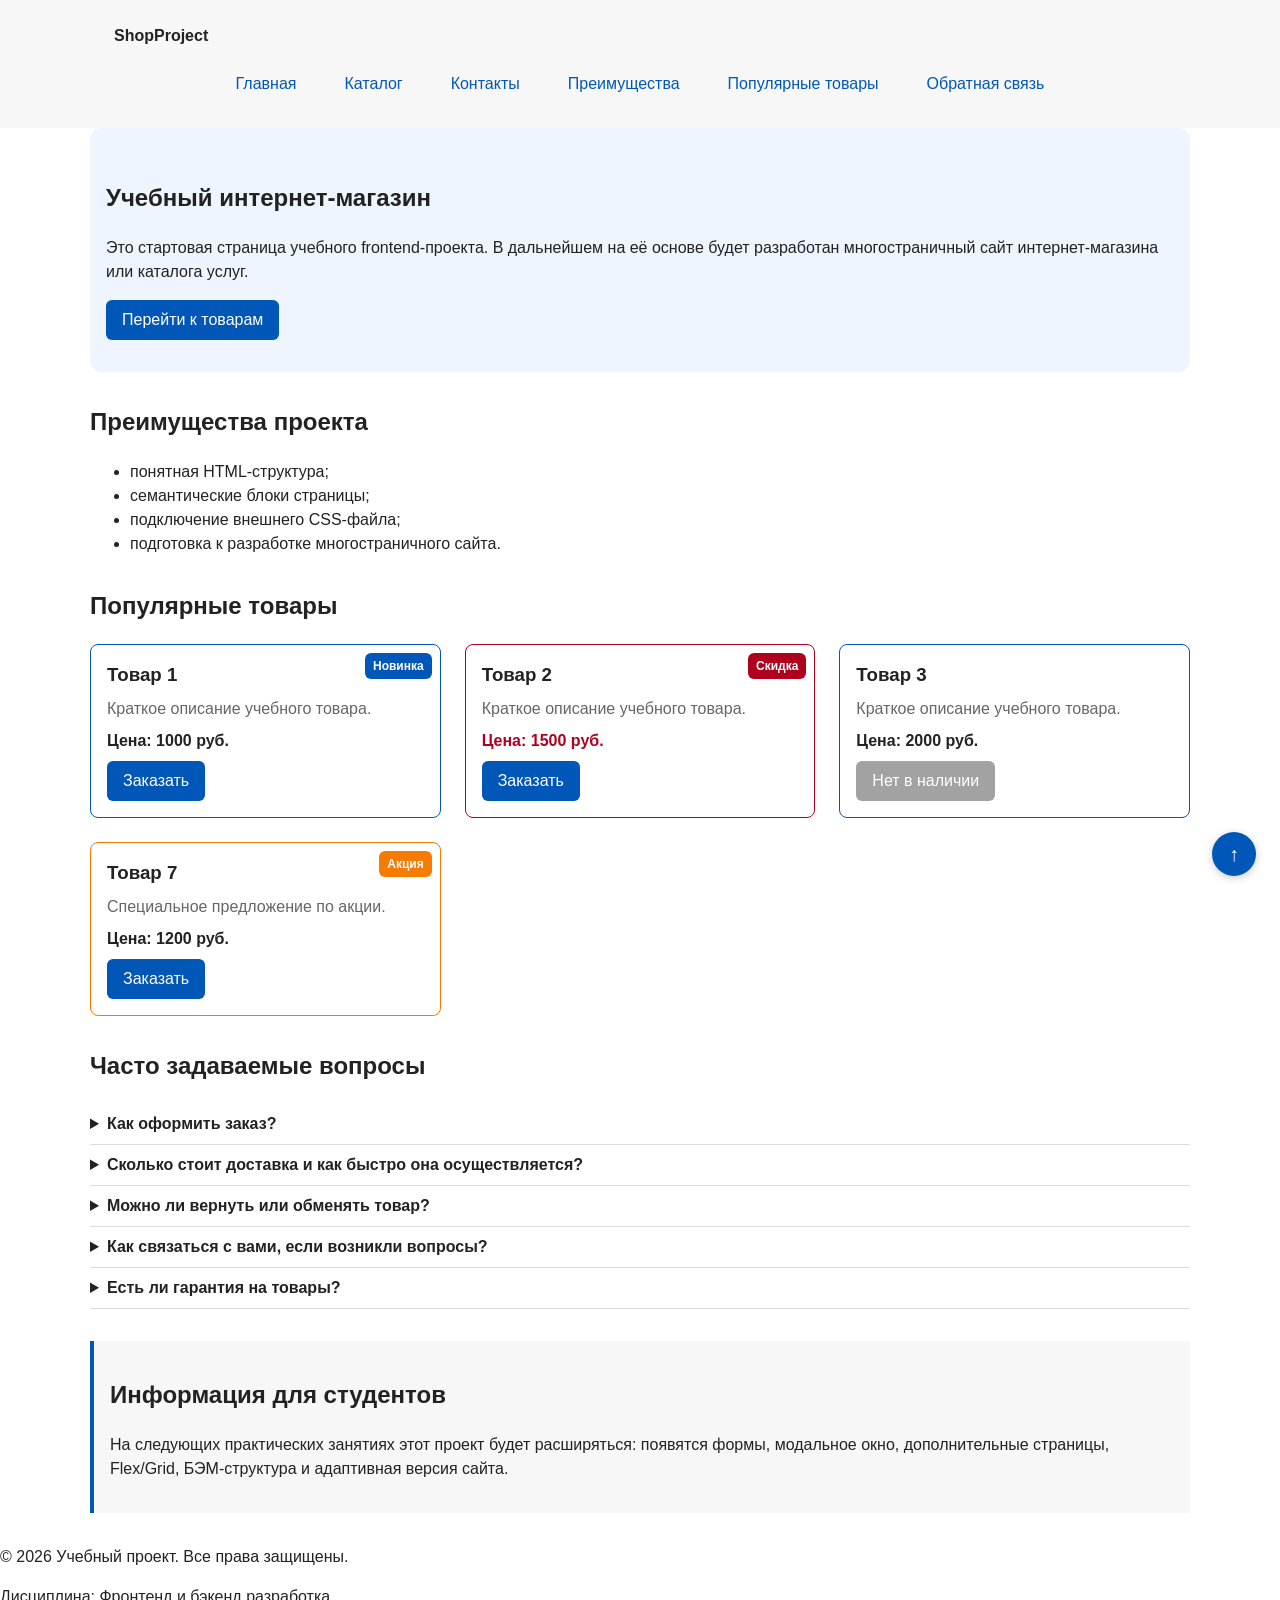
==== commit d323c2a0: "feat: add promo card modifier and expand FAQ answers" ====
--- a/index.html
+++ b/index.html
@@ -71,7 +71,7 @@
 
           <div class="products-grid">
 
-              <article class="product-card product-card--featured">
+                  <article class="product-card product-card--featured">
                   <span class="product-card__badge product-card__badge--new">Новинка</span>
                   <h3 class="product-card__title">Товар 1</h3>
                   <p class="product-card__description">Краткое описание учебного товара.</p>
@@ -109,6 +109,14 @@
                   </button>
               </article>
 
+              <article class="product-card product-card--promo">
+                  <span class="product-card__badge product-card__badge--promo">Акция</span>
+                  <h3 class="product-card__title">Товар 7</h3>
+                  <p class="product-card__description">Специальное предложение по акции.</p>
+                  <p class="product-card__price">Цена: 1200 руб.</p>
+                  <button class="button button--primary product-card__button"
+                    type="button" data-product="Товар 7">Заказать</button>
+                </article>
           </div>
 
       </section>
@@ -116,22 +124,42 @@
       <section class="section" id="faq">
         <h2>Часто задаваемые вопросы</h2>
         <div class="faq">
+            
             <details class="faq__item">
                 <summary class="faq__question">Как оформить заказ?</summary>
-                <p class="faq__answer">Нажмите «Заказать» на карточке товара и заполните форму.</p>
-            </details>
-            <details class="faq__item">
-                <summary class="faq__question">Сколько стоит доставка?</summary>
-                <p class="faq__answer">Доставка в учебном проекте условно бесплатная.</p>
-            </details>
-            <details class="faq__item">
-                <summary class="faq__question">Как связаться с нами?</summary>
-                <p class="faq__answer">Через форму обратной связи или по телефону из раздела «Контакты».</p>
-            </details>
-            <details class="faq__item">
-                <summary class="faq__question">Можно ли вернуть товар?</summary>
-                <p class="faq__answer">Да, в течение 14 дней при сохранении упаковки.</p>
-            </details>
+                <p class="faq__answer">
+                    Выберите понравившийся товар в каталоге или на главной странице. Нажмите кнопку «Заказать» — откроется модальное окно с формой заявки. Заполните все обязательные поля (имя, e-mail, телефон), выберите тему заявки и нажмите «Отправить». Наш менеджер свяжется с вами в течение 15 минут для подтверждения деталей.
+                </p>
+            </details>
+
+            <details class="faq__item">
+                <summary class="faq__question">Сколько стоит доставка и как быстро она осуществляется?</summary>
+                <p class="faq__answer">
+                    В рамках нашего учебного проекта доставка является условно бесплатной по всей России. Сроки доставки зависят от вашего региона: по Москве — 1–2 рабочих дня, в другие города — от 3 до 7 рабочих дней. Точную дату и время доставки менеджер сообщит вам при подтверждении заказа.
+                </p>
+            </details>
+
+            <details class="faq__item">
+                <summary class="faq__question">Можно ли вернуть или обменять товар?</summary>
+                <p class="faq__answer">
+                    Да, вы можете вернуть товар в течение 14 дней с момента получения заказа. Товар должен быть в оригинальной упаковке, без следов использования и с сохранением всех заводских ярлыков. Для оформления возврата свяжитесь с нашей службой поддержки по телефону или через форму на сайте. Денежные средства возвращаются на карту в течение 3–5 рабочих дней.
+                </p>
+            </details>
+
+            <details class="faq__item">
+                <summary class="faq__question">Как связаться с вами, если возникли вопросы?</summary>
+                <p class="faq__answer">
+                    Вы можете оставить заявку через форму обратной связи в модальном окне на главной странице. Также вы можете позвонить нам по телефону +7 (900) 000-00-00 (с понедельника по пятницу с 9:00 до 18:00) или написать на электронную почту info@example.com. Все контактные данные продублированы на странице «Контакты».
+                </p>
+            </details>
+
+            <details class="faq__item">
+                <summary class="faq__question">Есть ли гарантия на товары?</summary>
+                <p class="faq__answer">
+                    На все товары в нашем каталоге распространяется гарантия производителя сроком от 12 месяцев. Гарантийный талон входит в комплект поставки. Если вы обнаружили производственный дефект, свяжитесь с нами, и мы поможем решить вопрос с заменой или бесплатным ремонтом товара.
+                </p>
+            </details>
+
         </div>
       </section>
 
--- a/css/style.css
+++ b/css/style.css
@@ -193,6 +193,10 @@
     align-self: flex-start;
 }
 
+.product-card--promo {
+    border-color: #f57c00;
+}
+
 /* ===================================
    Бейджи на карточках
    =================================== */
@@ -214,6 +218,11 @@
 
 .product-card__badge--discount {
     background-color: var(--color-danger);
+}
+
+
+.product-card__badge--promo {
+    background-color: #f57c00; 
 }
 
 /* ===================================
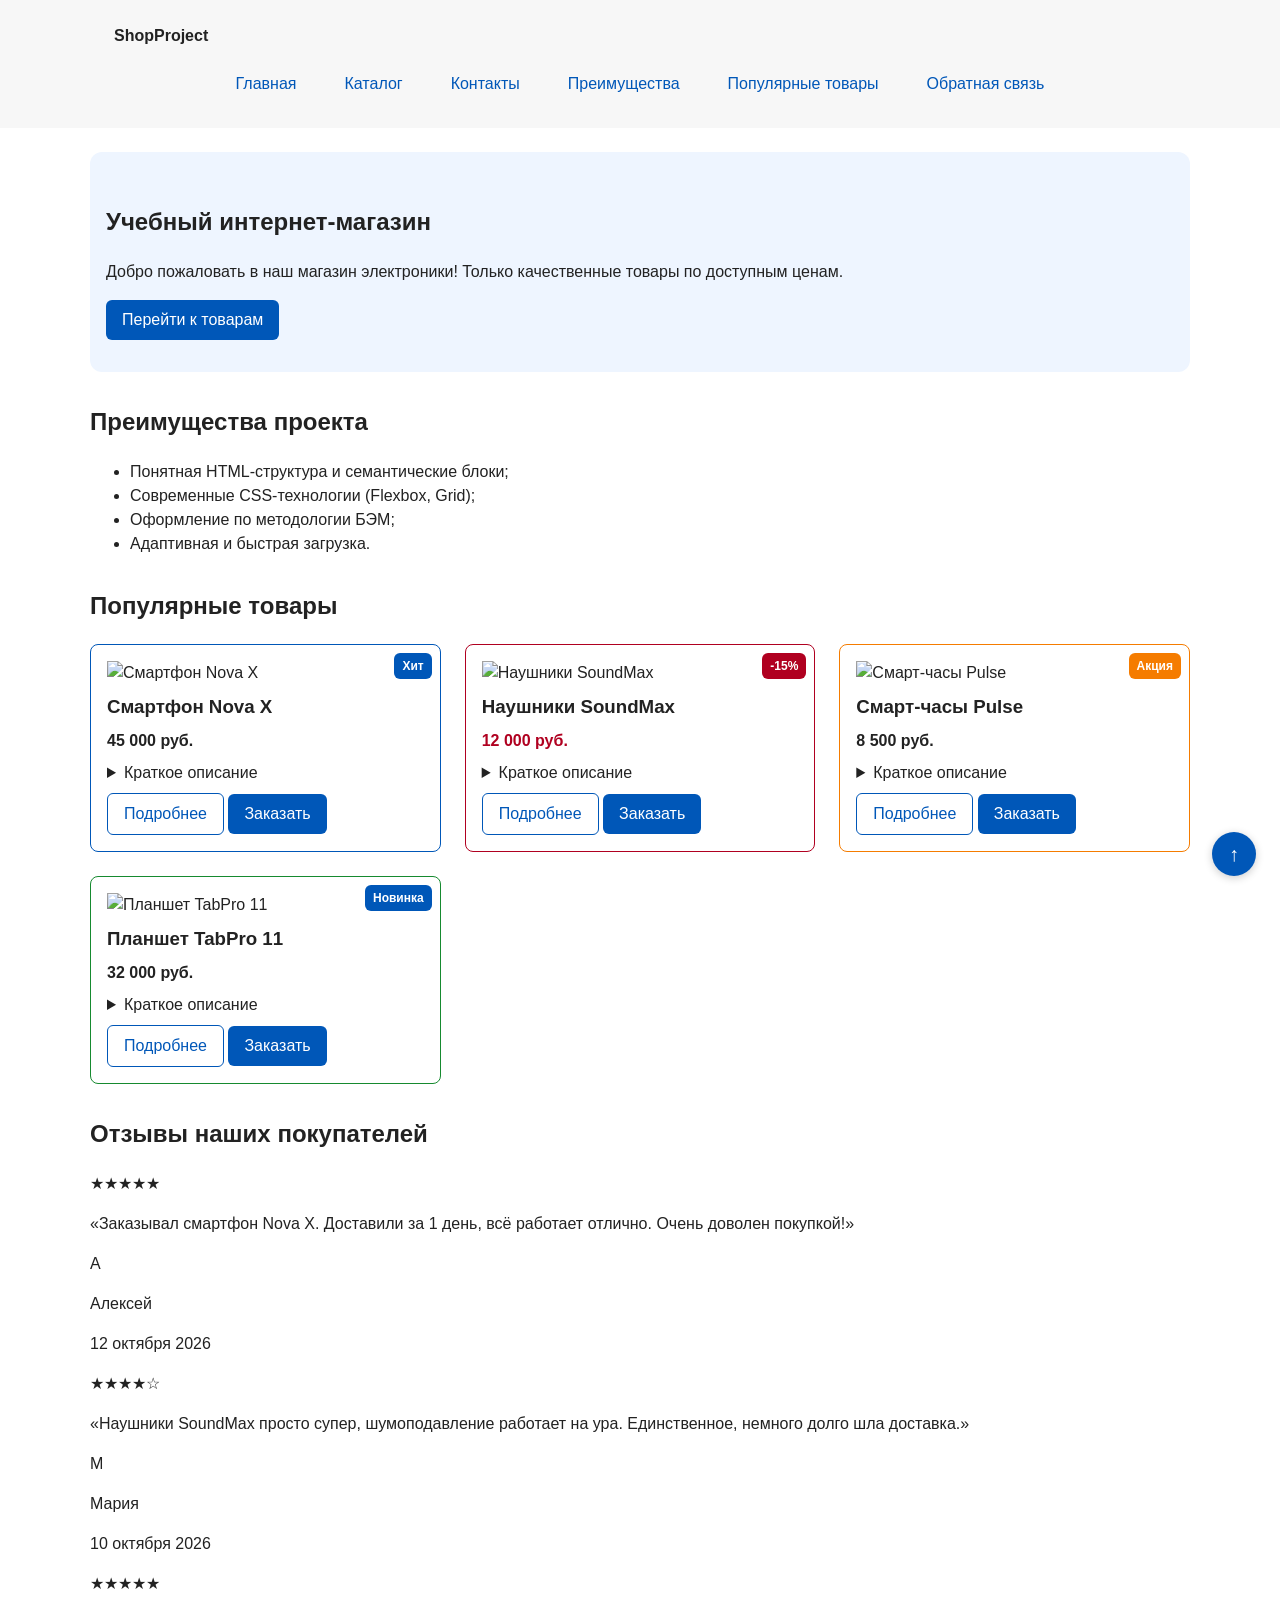
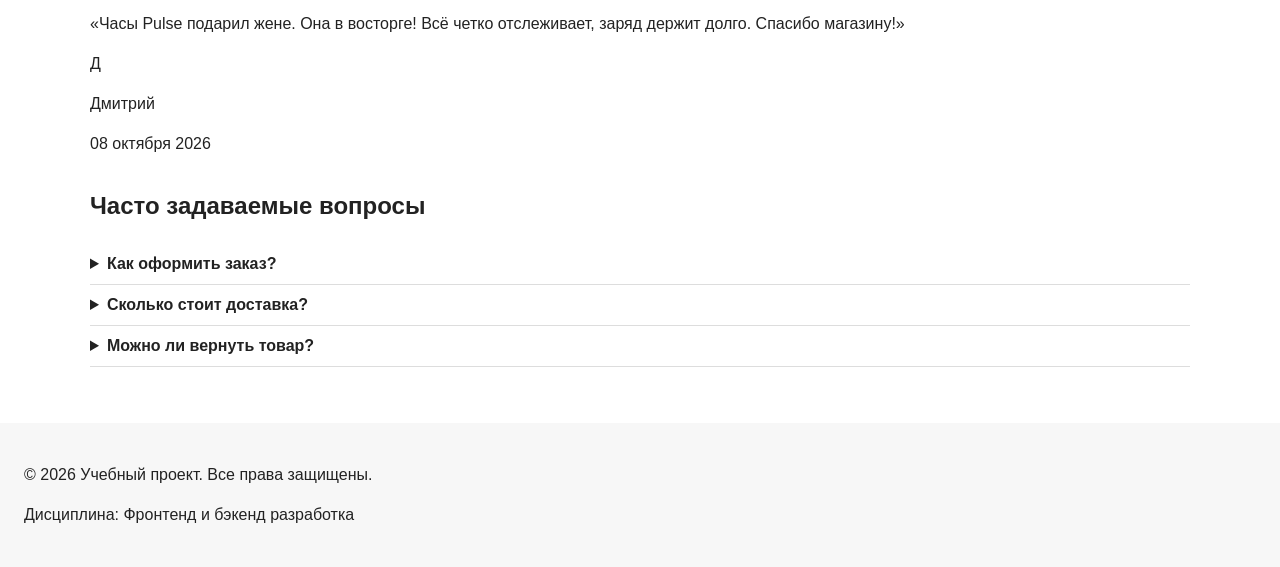
==== commit 6ac7f597: "fix: restore html files" ====
--- a/index.html
+++ b/index.html
@@ -13,254 +13,206 @@
     <header class="site-header">
         <div class="site-header__inner">
             <a class="site-header__logo" href="index.html">ShopProject</a>
-
             <nav class="site-nav" aria-label="Основная навигация">
                 <ul class="site-nav__list">
-                    <li class="site-nav__item">
-                        <a class="site-nav__link" href="index.html">Главная</a>
-                    </li>
-                    <li class="site-nav__item">
-                        <a class="site-nav__link" href="catalog.html">Каталог</a>
-                    </li>
-                    <li class="site-nav__item">
-                        <a class="site-nav__link" href="contacts.html">Контакты</a>
-                    </li>
-                    <li class="site-nav__item">
-                        <a class="site-nav__link" href="index.html#advantages">Преимущества</a>
-                    </li>
-                    <li class="site-nav__item">
-                        <a class="site-nav__link" href="index.html#popular">Популярные товары</a>
-                    </li>
-                    <li class="site-nav__item">
-                        <a class="site-nav__link" href="index.html#contacts">Обратная связь</a>
-                    </li>
+                    <li class="site-nav__item"><a class="site-nav__link" href="index.html">Главная</a></li>
+                    <li class="site-nav__item"><a class="site-nav__link" href="catalog.html">Каталог</a></li>
+                    <li class="site-nav__item"><a class="site-nav__link" href="contacts.html">Контакты</a></li>
+                    <li class="site-nav__item"><a class="site-nav__link" href="index.html#advantages">Преимущества</a></li>
+                    <li class="site-nav__item"><a class="site-nav__link" href="index.html#popular">Популярные товары</a></li>
+                    <li class="site-nav__item"><a class="site-nav__link" href="index.html#contacts">Обратная связь</a></li>
                 </ul>
             </nav>
         </div>
     </header>
-    <main>
+
+    <main class="site-main">
       <section class="hero">
           <h1>Учебный интернет-магазин</h1>
-
-          <p>
-              Это стартовая страница учебного frontend-проекта.
-              В дальнейшем на её основе будет разработан
-              многостраничный сайт интернет-магазина
-              или каталога услуг.
-          </p>
-
-          <a class="button button--primary" href="#popular">
-              Перейти к товарам
-          </a>
-      </section>
+          <p>Добро пожаловать в наш магазин электроники! Только качественные товары по доступным ценам.</p>
+          <a class="button button--primary" href="#popular">Перейти к товарам</a>
+      </section>
+
       <section class="section" id="advantages">
-
           <h2>Преимущества проекта</h2>
-
           <ul class="advantages-list">
-              <li>понятная HTML-структура;</li>
-              <li>семантические блоки страницы;</li>
-              <li>подключение внешнего CSS-файла;</li>
-              <li>подготовка к разработке многостраничного сайта.</li>
+              <li>Понятная HTML-структура и семантические блоки;</li>
+              <li>Современные CSS-технологии (Flexbox, Grid);</li>
+              <li>Оформление по методологии БЭМ;</li>
+              <li>Адаптивная и быстрая загрузка.</li>
           </ul>
-
-      </section>
+      </section>
+
       <section class="section" id="popular">
-
           <h2>Популярные товары</h2>
-
           <div class="products-grid">
-
-                  <article class="product-card product-card--featured">
-                  <span class="product-card__badge product-card__badge--new">Новинка</span>
-                  <h3 class="product-card__title">Товар 1</h3>
-                  <p class="product-card__description">Краткое описание учебного товара.</p>
-                  <p class="product-card__price">Цена: 1000 руб.</p>
-                  <button
-                      class="button button--primary product-card__button"
-                      type="button"
-                      data-product="Товар 1"
-                  >
-                      Заказать
-                  </button>
+              
+              <article class="product-card product-card--featured">
+                  <span class="product-card__badge product-card__badge--new">Хит</span>
+                  <img class="product-card__image" src="https://images.unsplash.com/photo-1598327105666-5b89351cb31b?q=80&w=400&auto=format&fit=crop" alt="Смартфон Nova X">
+                  <h3 class="product-card__title">Смартфон Nova X</h3>
+                  <p class="product-card__price">45 000 руб.</p>
+                  <details class="product-card__details">
+                      <summary class="product-card__summary">Краткое описание</summary>
+                      <p class="product-card__description">Флагманский смартфон с камерой 108 Мп и экраном 120 Гц.</p>
+                  </details>
+                  <div class="product-card__actions">
+                      <a href="product-nova-x.html" class="button button--secondary product-card__button">Подробнее</a>
+                      <button class="button button--primary product-card__button" type="button" data-product="Смартфон Nova X">Заказать</button>
+                  </div>
               </article>
 
               <article class="product-card product-card--discount">
-                  <span class="product-card__badge product-card__badge--discount">Скидка</span>
-                  <h3 class="product-card__title">Товар 2</h3>
-                  <p class="product-card__description">Краткое описание учебного товара.</p>
-                  <p class="product-card__price">Цена: 1500 руб.</p>
-                  <button
-                      class="button button--primary product-card__button"
-                      type="button"
-                      data-product="Товар 2"
-                  >
-                      Заказать
-                  </button>
-              </article>
-
-              <article class="product-card product-card--featured">
-                  <h3 class="product-card__title">Товар 3</h3>
-                  <p class="product-card__description">Краткое описание учебного товара.</p>
-                  <p class="product-card__price">Цена: 2000 руб.</p>
-                  <button class="button button--primary product-card__button"
-                    type="button" disabled>
-                    Нет в наличии
-                  </button>
+                  <span class="product-card__badge product-card__badge--discount">-15%</span>
+                  <img class="product-card__image" src="https://images.unsplash.com/photo-1505740420928-5e560c06d30e?q=80&w=400&auto=format&fit=crop" alt="Наушники SoundMax">
+                  <h3 class="product-card__title">Наушники SoundMax</h3>
+                  <p class="product-card__price">12 000 руб.</p>
+                  <details class="product-card__details">
+                      <summary class="product-card__summary">Краткое описание</summary>
+                      <p class="product-card__description">Беспроводные наушники с активным шумоподавлением.</p>
+                  </details>
+                  <div class="product-card__actions">
+                      <a href="product-soundmax.html" class="button button--secondary product-card__button">Подробнее</a>
+                      <button class="button button--primary product-card__button" type="button" data-product="Наушники SoundMax">Заказать</button>
+                  </div>
               </article>
 
               <article class="product-card product-card--promo">
                   <span class="product-card__badge product-card__badge--promo">Акция</span>
-                  <h3 class="product-card__title">Товар 7</h3>
-                  <p class="product-card__description">Специальное предложение по акции.</p>
-                  <p class="product-card__price">Цена: 1200 руб.</p>
-                  <button class="button button--primary product-card__button"
-                    type="button" data-product="Товар 7">Заказать</button>
-                </article>
+                  <img class="product-card__image" src="https://images.unsplash.com/photo-1523275335684-37898b6baf30?q=80&w=400&auto=format&fit=crop" alt="Смарт-часы Pulse">
+                  <h3 class="product-card__title">Смарт-часы Pulse</h3>
+                  <p class="product-card__price">8 500 руб.</p>
+                  <details class="product-card__details">
+                      <summary class="product-card__summary">Краткое описание</summary>
+                      <p class="product-card__description">Отслеживание пульса и сна, яркий экран.</p>
+                  </details>
+                  <div class="product-card__actions">
+                      <a href="product-pulse.html" class="button button--secondary product-card__button">Подробнее</a>
+                      <button class="button button--primary product-card__button" type="button" data-product="Смарт-часы Pulse">Заказать</button>
+                  </div>
+              </article>
+              
+              <article class="product-card product-card--new">
+                  <span class="product-card__badge product-card__badge--new">Новинка</span>
+                  <img class="product-card__image" src="https://images.unsplash.com/photo-1544244015-0df4b3ffc6b0?q=80&w=400&auto=format&fit=crop" alt="Планшет TabPro 11">
+                  <h3 class="product-card__title">Планшет TabPro 11</h3>
+                  <p class="product-card__price">32 000 руб.</p>
+                  <details class="product-card__details">
+                      <summary class="product-card__summary">Краткое описание</summary>
+                      <p class="product-card__description">Универсальный планшет для работы и развлечений.</p>
+                  </details>
+                  <div class="product-card__actions">
+                      <a href="product-tabpro.html" class="button button--secondary product-card__button">Подробнее</a>
+                      <button class="button button--primary product-card__button" type="button" data-product="Планшет TabPro 11">Заказать</button>
+                  </div>
+              </article>
+
           </div>
-
-      </section>
-
+      </section>
+
+      <!-- Блок Отзывы -->
+      <section class="section" id="reviews">
+          <h2>Отзывы наших покупателей</h2>
+          <div class="reviews-grid">
+              <article class="review-card">
+                  <div class="review-card__rating">★★★★★</div>
+                  <p class="review-card__text">«Заказывал смартфон Nova X. Доставили за 1 день, всё работает отлично. Очень доволен покупкой!»</p>
+                  <div class="review-card__author">
+                      <div class="review-card__avatar">А</div>
+                      <div>
+                          <p class="review-card__name">Алексей</p>
+                          <p class="review-card__date">12 октября 2026</p>
+                      </div>
+                  </div>
+              </article>
+              <article class="review-card">
+                  <div class="review-card__rating">★★★★☆</div>
+                  <p class="review-card__text">«Наушники SoundMax просто супер, шумоподавление работает на ура. Единственное, немного долго шла доставка.»</p>
+                  <div class="review-card__author">
+                      <div class="review-card__avatar">М</div>
+                      <div>
+                          <p class="review-card__name">Мария</p>
+                          <p class="review-card__date">10 октября 2026</p>
+                      </div>
+                  </div>
+              </article>
+              <article class="review-card">
+                  <div class="review-card__rating">★★★★★</div>
+                  <p class="review-card__text">«Часы Pulse подарил жене. Она в восторге! Всё четко отслеживает, заряд держит долго. Спасибо магазину!»</p>
+                  <div class="review-card__author">
+                      <div class="review-card__avatar">Д</div>
+                      <div>
+                          <p class="review-card__name">Дмитрий</p>
+                          <p class="review-card__date">08 октября 2026</p>
+                      </div>
+                  </div>
+              </article>
+          </div>
+      </section>
+
+      <!-- FAQ -->
       <section class="section" id="faq">
         <h2>Часто задаваемые вопросы</h2>
         <div class="faq">
-            
             <details class="faq__item">
                 <summary class="faq__question">Как оформить заказ?</summary>
-                <p class="faq__answer">
-                    Выберите понравившийся товар в каталоге или на главной странице. Нажмите кнопку «Заказать» — откроется модальное окно с формой заявки. Заполните все обязательные поля (имя, e-mail, телефон), выберите тему заявки и нажмите «Отправить». Наш менеджер свяжется с вами в течение 15 минут для подтверждения деталей.
-                </p>
+                <p class="faq__answer">Выберите товар, нажмите «Заказать» и заполните форму в модальном окне. Менеджер свяжется с вами в течение 15 минут.</p>
             </details>
-
             <details class="faq__item">
-                <summary class="faq__question">Сколько стоит доставка и как быстро она осуществляется?</summary>
-                <p class="faq__answer">
-                    В рамках нашего учебного проекта доставка является условно бесплатной по всей России. Сроки доставки зависят от вашего региона: по Москве — 1–2 рабочих дня, в другие города — от 3 до 7 рабочих дней. Точную дату и время доставки менеджер сообщит вам при подтверждении заказа.
-                </p>
+                <summary class="faq__question">Сколько стоит доставка?</summary>
+                <p class="faq__answer">По Москве — 1–2 дня. В другие города — от 3 до 7 дней. Доставка бесплатная.</p>
             </details>
-
             <details class="faq__item">
-                <summary class="faq__question">Можно ли вернуть или обменять товар?</summary>
-                <p class="faq__answer">
-                    Да, вы можете вернуть товар в течение 14 дней с момента получения заказа. Товар должен быть в оригинальной упаковке, без следов использования и с сохранением всех заводских ярлыков. Для оформления возврата свяжитесь с нашей службой поддержки по телефону или через форму на сайте. Денежные средства возвращаются на карту в течение 3–5 рабочих дней.
-                </p>
+                <summary class="faq__question">Можно ли вернуть товар?</summary>
+                <p class="faq__answer">Да, в течение 14 дней при сохранении упаковки и ярлыков.</p>
             </details>
-
-            <details class="faq__item">
-                <summary class="faq__question">Как связаться с вами, если возникли вопросы?</summary>
-                <p class="faq__answer">
-                    Вы можете оставить заявку через форму обратной связи в модальном окне на главной странице. Также вы можете позвонить нам по телефону +7 (900) 000-00-00 (с понедельника по пятницу с 9:00 до 18:00) или написать на электронную почту info@example.com. Все контактные данные продублированы на странице «Контакты».
-                </p>
-            </details>
-
-            <details class="faq__item">
-                <summary class="faq__question">Есть ли гарантия на товары?</summary>
-                <p class="faq__answer">
-                    На все товары в нашем каталоге распространяется гарантия производителя сроком от 12 месяцев. Гарантийный талон входит в комплект поставки. Если вы обнаружили производственный дефект, свяжитесь с нами, и мы поможем решить вопрос с заменой или бесплатным ремонтом товара.
-                </p>
-            </details>
-
         </div>
       </section>
-
-      <aside class="aside-info">
-
-          <h2>Информация для студентов</h2>
-
-          <p>
-              На следующих практических занятиях этот проект будет расширяться:
-              появятся формы, модальное окно, дополнительные страницы,
-              Flex/Grid, БЭМ-структура и адаптивная версия сайта.
-          </p>
-
-      </aside>
     </main>
 
-    <footer id="contacts">
-
-        <p>
-            &copy; 2026 Учебный проект. Все права защищены.
-        </p>
-
-        <p>
-            Дисциплина: Фронтенд и бэкенд разработка
-        </p>
-
+    <footer class="site-footer" id="contacts">
+        <p>&copy; 2026 Учебный проект. Все права защищены.</p>
+        <p>Дисциплина: Фронтенд и бэкенд разработка</p>
     </footer>
 
-<dialog class="order-dialog" id="order-dialog" aria-labelledby="order-dialog-title">
-    <h2 class="order-dialog__title" id="order-dialog-title">Оформление заявки</h2>
-
-    <form class="order-form" id="order-form" action="#" method="post" novalidate>
-        <input id="selected-product" name="selected-product" type="hidden">
-
-        <div class="order-form__field">
-            <label class="order-form__label" for="order-name">Имя</label>
-            <input class="order-form__input" id="order-name" name="name" type="text"
-                   placeholder="Введите ваше имя" minlength="2"
-                   autocomplete="given-name" required>
-        </div>
-
-        <div class="order-form__field">
-            <label class="order-form__label" for="order-email">E-mail</label>
-            <input class="order-form__input" id="order-email" name="email" type="email"
-                   placeholder="example@mail.ru" autocomplete="email" required>
-        </div>
-
-        <div class="order-form__field">
-            <label class="order-form__label" for="order-phone">Телефон</label>
-            <input class="order-form__input" id="order-phone" name="phone" type="tel"
-                   inputmode="tel" placeholder="+7 (900) 000-00-00"
-                   pattern="^\+7 \(\d{3}\) \d{3}-\d{2}-\d{2}$" required>
-            <small>Формат: +7 (900) 000-00-00</small>
-        </div>
-
-        <div class="order-form__field">
-            <label class="order-form__label" for="order-date">Дата связи</label>
-            <input class="order-form__input" id="order-date" name="date" type="date">
-        </div>
-
-        <div class="order-form__field">
-            <label class="order-form__label" for="order-topic">Тема заявки</label>
-            <select class="order-form__select" id="order-topic" name="topic" required>
-                <option value="">Выберите тему</option>
-                <option value="product">Заказ товара</option>
-                <option value="consultation">Консультация</option>
-                <option value="delivery">Доставка</option>
-            </select>
-        </div>
-
-        <div class="order-form__field">
-            <label class="order-form__label" for="order-comment">Комментарий</label>
-            <textarea class="order-form__textarea" id="order-comment" name="comment"
-                      rows="4" placeholder="Укажите дополнительную информацию"></textarea>
-        </div>
-
-        <div class="order-form__field order-form__field--checkbox">
-            <label>
-                <input id="order-agreement" name="agreement" type="checkbox" required>
-                Я согласен на обработку данных
-            </label>
-        </div>
-
-        <div class="order-form__actions">
-            <button class="button button--secondary" type="button" id="close-order-dialog">
-                Закрыть
-            </button>
-            <button class="button button--primary" type="submit">
-                Отправить заявку
-            </button>
-        </div>
-    </form>
-</dialog>
-
-<p
-    class="success-message"
-    id="success-message"
-    hidden
->
-    Форма успешно отправлена!
-</p>
+    <!-- Модальное окно -->
+    <dialog class="order-dialog" id="order-dialog" aria-labelledby="order-dialog-title">
+        <h2 class="order-dialog__title" id="order-dialog-title">Оформление заявки</h2>
+        <form class="order-form" id="order-form" action="#" method="post" novalidate>
+            <input id="selected-product" name="selected-product" type="hidden">
+            <div class="order-form__field">
+                <label class="order-form__label" for="order-name">Имя</label>
+                <input class="order-form__input" id="order-name" name="name" type="text" required>
+            </div>
+            <div class="order-form__field">
+                <label class="order-form__label" for="order-email">E-mail</label>
+                <input class="order-form__input" id="order-email" name="email" type="email" required>
+            </div>
+            <div class="order-form__field">
+                <label class="order-form__label" for="order-phone">Телефон</label>
+                <input class="order-form__input" id="order-phone" name="phone" type="tel" required>
+            </div>
+            <div class="order-form__field">
+                <label class="order-form__label" for="order-topic">Тема заявки</label>
+                <select class="order-form__select" id="order-topic" name="topic" required>
+                    <option value="">Выберите тему</option>
+                    <option value="product">Заказ товара</option>
+                    <option value="consultation">Консультация</option>
+                </select>
+            </div>
+            <div class="order-form__field order-form__field--checkbox">
+                <label>
+                    <input id="order-agreement" name="agreement" type="checkbox" required>
+                    Я согласен на обработку данных
+                </label>
+            </div>
+            <div class="order-form__actions">
+                <button class="button button--secondary" type="button" id="close-order-dialog">Закрыть</button>
+                <button class="button button--primary" type="submit">Отправить заявку</button>
+            </div>
+        </form>
+    </dialog>
+    <p class="success-message" id="success-message" hidden>Форма успешно отправлена!</p>
 
     <a href="#" class="scroll-top" aria-label="Наверх">↑</a>
 </body>
